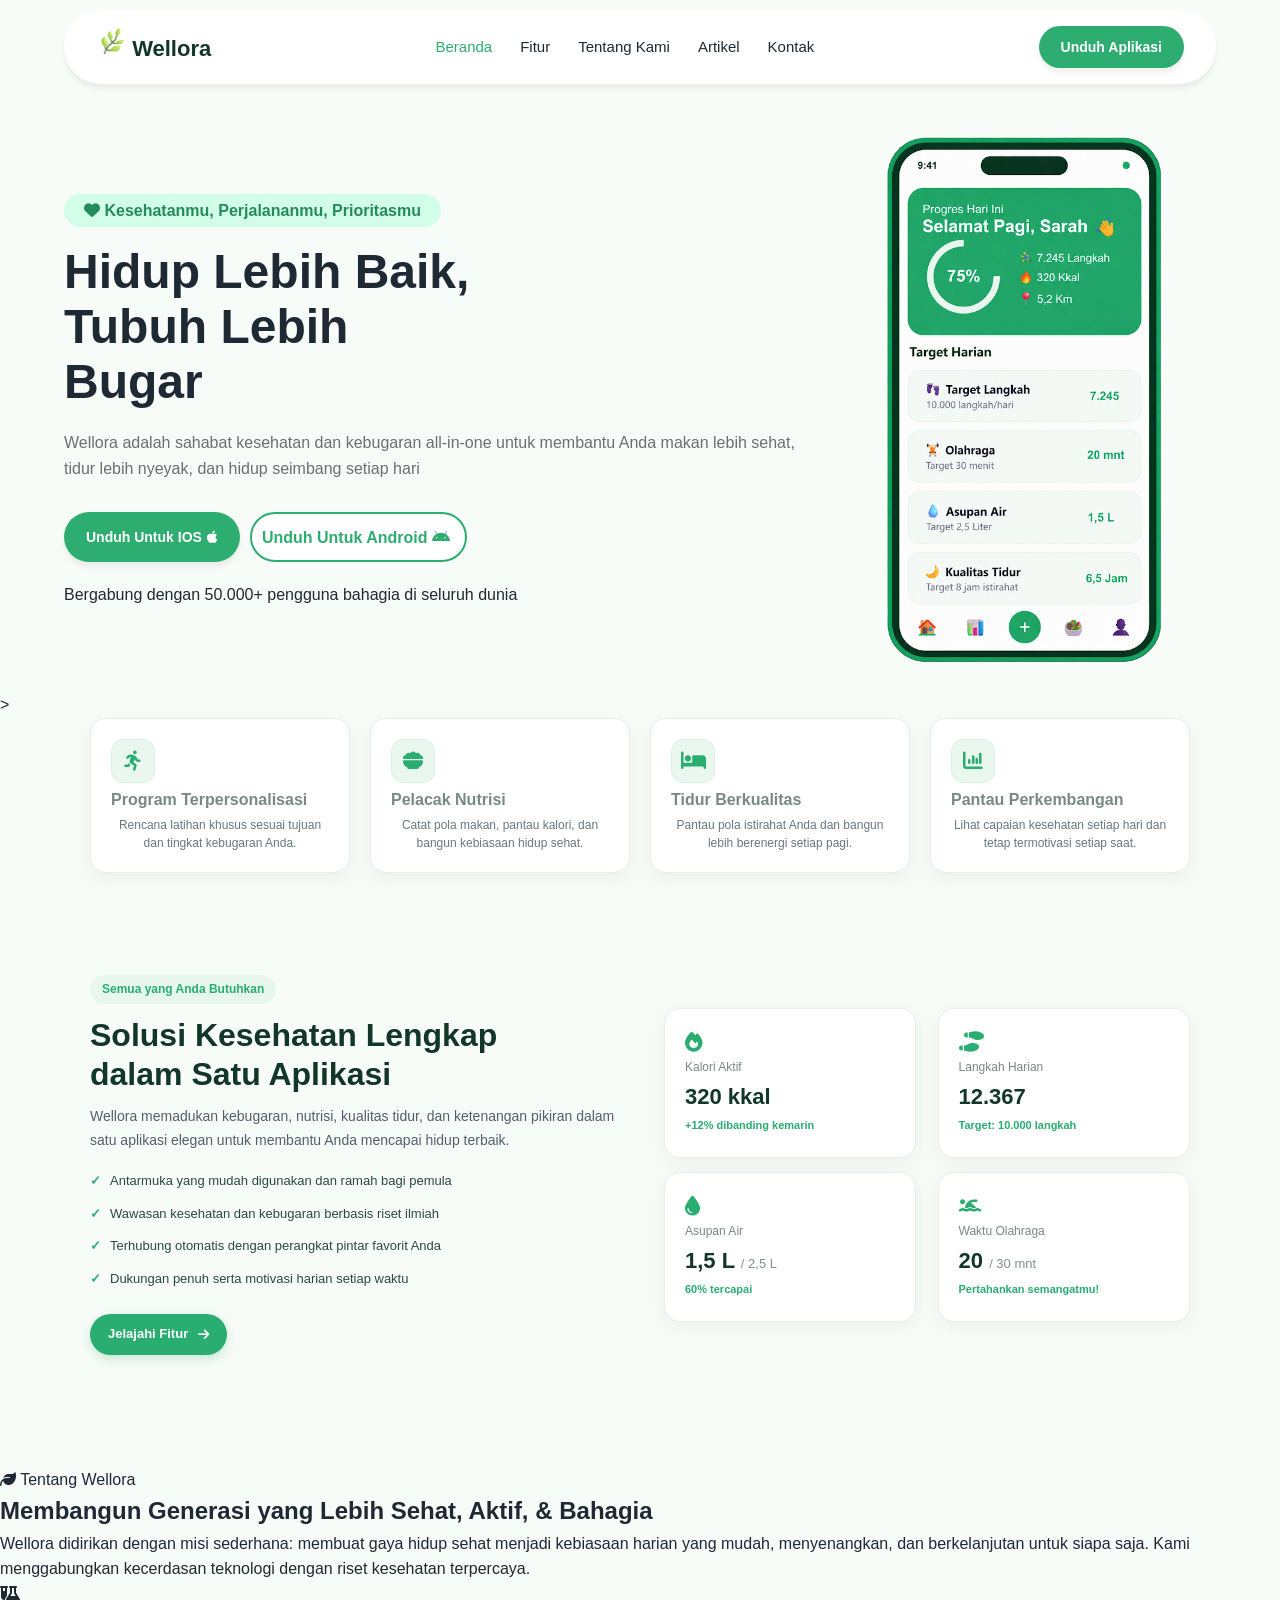
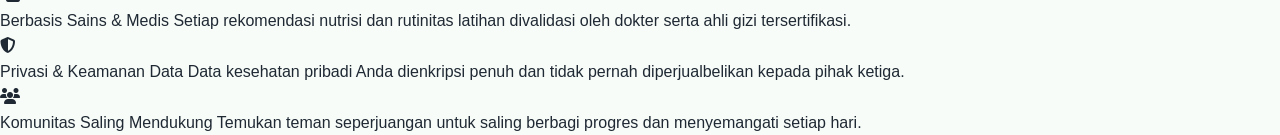
==== index.html @ a6efc84d "new update" ====
<!DOCTYPE html>
<html lang="en">


<head>
    <meta charset="UTF-8">
    <meta name="viewport" content="width=device-width, initial-scale=1.0">
    <title>Wellora</title>
    <link rel="stylesheet" href="style.css">
    <link rel="stylesheet" href="https://cdnjs.cloudflare.com/ajax/libs/font-awesome/6.7.2/css/all.min.css" />
</head>


<body>
    <header>
        <!-- logo  -->
        <a href="#" class="nav-logo">
            <span class="nav-logo-icon">
                <img src="aset/photos/logo-wellora.png" alt="icon wellora" width="30" height="30">
            </span>
            Wellora
        </a>


        <!-- menu -->
        <nav class="nav-menu">
            <a href="#" class="nav-item active"> Beranda </a>
            <a href="#" class="nav-item"> Fitur </a>
            <a href="#" class="nav-item"> Tentang Kami </a>
            <a href="#" class="nav-item"> Artikel </a>
            <a href="#" class="nav-item"> Kontak </a>
        </nav>




        <!-- tombol -->
         <div class="nav-button">
            <a href="#" class="btn-unduh"> Unduh Aplikasi </a>
         </div>


    </header>

    <section class="hero">
        <div class="text-hero">
           
            <span class="badge-hero">
                <i class="fa-solid fa-heart"></i>
                Kesehatanmu, Perjalananmu, Prioritasmu
            </span>

            <h1 class="judul-hero">
                Hidup Lebih Baik,<br> Tubuh Lebih<br> Bugar
            </h1>

            <p class="deskripsi-hero">
                Wellora adalah sahabat kesehatan dan kebugaran all-in-one untuk membantu Anda makan lebih sehat, tidur lebih nyeyak, dan hidup seimbang setiap hari
            </p>

            <div class="btn-hero">
                <a href="#" class="ios">
                    Unduh Untuk IOS
                    <i class="fa-brands fa-apple"></i>
                </a>
                <a href="#" class="android">
                    Unduh Untuk Android
                    <i class="fa-brands fa-android"></i>
                </a>
            </div>

            <div class="tagline">
                Bergabung dengan 50.000+ pengguna bahagia di seluruh dunia
            </div>
        </div>

        <div class="gambar-hero">
            <img src="aset/photos/mobile.png" alt="mobile app" class="gambar  nbn ">
        </div>
    </section>>

    <section class="fitur">
        <div class="card">
            <span class="card-icon">
                <i class="fa-solid fa-person-running" aria-hidden="true"></i>
            </span>

            <h2>
                Program Terpersonalisasi
            </h2>
            
            <p>
                Rencana latihan khusus sesuai tujuan dan tingkat kebugaran Anda.
            </p>
        </div>

        <div class="card">
            <span class="card-icon">
                <i class="fa-solid fa-bowl-food" aria-hidden="true"></i>
            </span>

            <h2>
                Pelacak Nutrisi
            </h2>

            <p>
                Catat pola makan, pantau kalori, dan bangun kebiasaan hidup sehat.
            </p>
        </div>

        <div class="card">
            <span class="card-icon">
                <i class="fa-solid fa-bed" aria-hidden="true"></i>
            </span>

            <h2>
                Tidur Berkualitas
            </h2>

            <p>
                Pantau pola istirahat Anda dan bangun lebih berenergi setiap pagi.
            </p>
        </div>

        <div class="card">
            <span class="card-icon">
                <i class="fa-solid fa-chart-column" aria-hidden="true"></i>
            </span>

            <h2>
                Pantau Perkembangan
            </h2>
            <p>
                Lihat capaian kesehatan setiap hari dan tetap termotivasi setiap saat.
            </p>
        </div>
    </section>

    <section class="solusi">
        <div class="solusi-copy">
            <span class="solusi-badge">Semua yang Anda Butuhkan</span>
            <h2>Solusi Kesehatan Lengkap dalam Satu Aplikasi</h2>
            <p class="solusi-desc">Wellora memadukan kebugaran, nutrisi, kualitas tidur, dan ketenangan pikiran dalam satu aplikasi elegan untuk membantu Anda mencapai hidup terbaik.</p>
            <ul class="solusi-list">
                <li>Antarmuka yang mudah digunakan dan ramah bagi pemula</li>
                <li>Wawasan kesehatan dan kebugaran berbasis riset ilmiah</li>
                <li>Terhubung otomatis dengan perangkat pintar favorit Anda</li>
                <li>Dukungan penuh serta motivasi harian setiap waktu</li>
            </ul>
            <a href="#" class="solusi-button">Jelajahi Fitur <i class="fa-solid fa-arrow-right" aria-hidden="true"></i></a>
        </div>
        <div class="grid">
            <article class="card">
                <i class="fa-solid fa-fire"></i>
                <span class="stat-label">Kalori Aktif</span>
                <strong>320 kkal</strong>
                <span class="stat-note">+12% dibanding kemarin</span>
            </article>
            <article class="card">
                <i class="fa-solid fa-shoe-prints stat-icon" aria-hidden="true"></i>
                <span class="stat-label">Langkah Harian</span>
                <strong>12.367</strong>
                <span class="stat-note">Target: 10.000 langkah</span>
            </article>
            <article class="card">
                <i class="fa-solid fa-droplet stat-icon" aria-hidden="true"></i>
                <span class="stat-label">Asupan Air</span>
                <strong>1,5 L <small>/ 2,5 L</small></strong>
                <span class="stat-note">60% tercapai</span>
            </article>
            <article class="card">
                <i class="fa-solid fa-person-swimming stat-icon" aria-hidden="true"></i>
                <span class="stat-label">Waktu Olahraga</span>
                <strong>20 <small>/ 30 mnt</small></strong>
                <span class="stat-note">Pertahankan semangatmu!</span>
            </article>
        </div>
    </section>

    <!-- tentang kami -->
<section class="tentang">
    <div class="about-kiri">
        <span class="about-badge">
            <i class="fa-solid fa-leaf"></i> Tentang Wellora
        </span>
        <h2>Membangun Generasi yang Lebih Sehat, Aktif, & Bahagia</h2>
        <p class="about-desc">
            Wellora didirikan dengan misi sederhana: membuat gaya hidup sehat menjadi kebiasaan harian yang mudah, menyenangkan, dan berkelanjutan untuk siapa saja. Kami menggabungkan kecerdasan teknologi dengan riset kesehatan terpercaya.
        </p>
        <div class="about-values">
            <!-- Value 1 -->
            <div class="value-item">
                <div class="value-icon">
                    <i class="fa-solid fa-flask-vial"></i>
                </div>
                <div class="value-text">
                    Berbasis Sains & Medis
                    Setiap rekomendasi nutrisi dan rutinitas latihan divalidasi oleh dokter serta ahli gizi tersertifikasi.

                </div>
            </div>
            <!-- Value 2 -->
            <div class="value-item">
                <div class="value-icon">
                    <i class="fa-solid fa-shield-halved"></i>
                </div>
                <div class="value-text">
                    Privasi & Keamanan Data
                    Data kesehatan pribadi Anda dienkripsi penuh dan tidak pernah diperjualbelikan kepada pihak ketiga.
                </div>
            </div>
            <!-- Value 3 -->
            <div class="value-item">
                <div class="value-icon">
                    <i class="fa-solid fa-users"></i>
                </div>
                <div class="value-text">
                    Komunitas Saling Mendukung
                    Temukan teman seperjuangan untuk saling berbagi progres dan menyemangati setiap hari.
                </div>
            </div>
            
        </div>
    </div>
    <div class="about-kanan">

    </div>
</section>

</body>

</html>
---- style.css ----
/* reset all */
*{
    box-sizing: border-box;
    margin: 0;
    padding: 0;
}


body{
    font-family: 'Segoe UI', Tahoma, Geneva, Verdana, sans-serif;
    background-color: #F8FCF9;
    color: #1F2933;
    line-height: 1.6; /*jarak antar baris*/
}


/* header dan navbar */
header{
    width: 90%;
    max-width: 1300px;
    background-color: white;
    border-radius: 40px;
    box-shadow: 0 5px 5px rgba(1, 1, 1, 0.06);
    margin: 10px auto 30px auto;
    padding: 16px 32px;
    display: flex;
    justify-content: space-between;
}


.nav-logo{
    font-size: 22px;
    font-weight: 800;
    color: #12372A;
    text-decoration: none;
}


.nav-menu{
    display: flex;
    align-items: center;
    gap: 28px;
}


.nav-item{
    color: #1F2933;
    text-decoration: none;
    font-weight: 500;
    font-size: 15px;
}

.nav-item:hover, .nav-item.active{
    color: #2EAD70;
    transition: color 0.3s ease;
}

.btn-unduh{
    background-color: #2EAD70;
    padding: 10px 22px;
    border-radius: 25px;
    color: white;
    text-decoration: none;
    font-weight: 700;
    font-size: 14px;
    display: flex;
    align-items: center;
    box-shadow: 0 5px 5px rgba(1, 1, 1, 0.06);
}

.btn-unduh:hover{
    background-color: #268b5a;
    transition: background-color 0.3s ease;
    transform: translateY(-2px);
    transition: transform 0.3s ease;
}

/* hero section */

.hero{
    width: 90%;
    max-width: 1300px;
    margin: 0 auto;
    display: flex;
    justify-content: space-between;
    align-items: center;
    gap: 40px;
}

.gambar{
    width: 90%;
    max-width: 500px;
    height: auto;
}
.badge-hero{
    background-color: #d2fde8;
    color: #268b5a;
    padding: 8px 20px;
    border-radius: 20px;
    font-weight: 800;
}
.judul-hero{
    font-size: 48px;
    color: #1F2933;
    font-weight: 800;
    line-height: 1.15;
    margin-top: 20px;
    margin-bottom: 20px;
}
.deskripsi-hero{
    font-size: 16px;
    color: #6e6e6e;
    line-height: 1.65;
    margin-bottom: 30px;
}

.btn-hero{
    display: flex;
    gap: 10px;
}

.ios{
    background-color: #2EAD70;
    padding: 10px 22px;
    border-radius: 25px;
    color: white;
    text-decoration: none;
    font-weight: 700;
    font-size: 14px;
    display: flex;
    align-items: center;
    max-width: 180px;
    box-shadow: 0 5px 5px rgba(1, 1, 1, 0.06);

    .fa-brands.fa-apple{
        padding-left: 5px;
        align-items: center;
    }
}

.ios:hover{
    background-color: #268b5a;
    transition: background-color 0.3s ease;
    transform: translateY(-2px);
    transition: transform 0.3s ease;
}

.android{
    background-color: white;
    padding: 10px 10px;
    border-radius: 25px;
    color: #2EAD70;
    text-decoration: none;
    font-weight: 700;
    font: 14px;

    border-width: 2px;
    border-style: solid;
    border-color: #2EAD70;

    display: flex;
    align-items: center;
    max-width: 240px;

    .fa-brands.fa-android{
        padding: 5px;
        align-items: center;
    }
}

.android:hover{
    background-color: #c2c2c2;
    transition: background-color 0.3s ease;

    transform: translateY(-2px);
    transition: transform 0.3s ease;
}

.tagline{
    padding-top: 20px;
}

.fitur{
    display: flex;
    align-items: center;
    justify-content: center;
    flex-wrap: nowrap;
    gap: 20px;
    width: 90%;
    max-width: 1100px;
    margin: 0 auto 60px;
}

.card {
    display: flex;
  flex-direction: column;
  align-items: center;
  justify-content: center;
  width: 25%;
  min-height: 190px;
  padding: 20px 16px;
  background-color: #ffffff;
  border: 1px solid #e2e8f0;
  border-radius: 16px;
  box-shadow: 0 5px 18px rgba(18, 55, 42, 0.07);
  gap: 16px;
  color: #12372a;
  text-align: center;
  transition: transform 0.2s ease;
}

.card:hover{
    background-color: #ffffff;
    transform: translateY(-4px);
    box-shadow: 0 10px 24px rgba(18, 55, 42, 0.12);
}

.card h2 {
    font-size: 16px;
    line-height: 1.35;
}

.card p {
    color: #687780;
    font-size: 12px;
    line-height: 1.5;
}

.card-icon {
    display: grid;
    place-items: center;
    width: 44px;
    height: 44px;
    border: 1px solid #d9f2e3;
    border-radius: 12px;
    color: #2aad70;
    font-size: 20px;
    background-color: #eaf7ef;
}

.solusi {
    display: flex;
    justify-content: space-between;
    align-items: center;
    gap: 48px;
    width: 90%;
    max-width: 1100px;
    margin: 0 auto 70px;
    padding: 42px 0;
}

.solusi-copy {
    width: 48%;
}

.solusi-badge {
    display: inline-block;
    margin-bottom: 12px;
    padding: 5px 12px;
    border-radius: 20px;
    background: #e7f7ee;
    color: #2aad70;
    font-size: 12px;
    font-weight: 700;
}

.solusi-copy h2 {
    max-width: 480px;
    margin-bottom: 12px;
    color: #12372a;
    font-size: 32px;
    line-height: 1.2;
}

.solusi-desc {
    margin-bottom: 18px;
    color: #52606d;
    font-size: 14px;
    line-height: 1.7;
}

.solusi-list {
    display: flex;
    flex-direction: column;
    gap: 12px;
    margin-bottom: 24px;
    padding: 0;
    color: #294b3c;
    font-size: 13px;
    list-style: none;
}

.solusi-list li::before {
    content: "✓";
    margin-right: 9px;
    color: #2aad70;
    font-weight: 800;
}

.solusi-button {
    display: inline-flex;
    align-items: center;
    gap: 10px;
    padding: 10px 18px;
    border-radius: 24px;
    background: #2aad70;
    box-shadow: 0 4px 12px rgba(46, 173, 112, 0.25);
    color: #fff;
    font-size: 13px;
    font-weight: 700;
    text-decoration: none;
    transition: background-color 0.2s ease, transform 0.2s ease;
}

.solusi-button:hover {
    transform: translateY(-2px);
    background: #248c5a;
}

.grid {
    display: flex;
    flex-wrap: wrap;
    justify-content: space-between;
    gap: 14px;
    width: 48%;
}

.card {
    display: flex;
    min-height: 150px;
    flex-direction: column;
    align-items: flex-start;
    justify-content: center;
    gap: 6px;
    padding: 20px;
    border: 1px solid #e8efeb;
    border-radius: 16px;
    background: #fff;
    box-shadow: 0 5px 18px rgba(18, 55, 42, 0.06);
    width: 48%;
    color: #7a8982;
    font-size: 12px;
}

.card i {
    color: #2aad70;
    font-size: 20px;
}

.card strong {
    color: #12372a;
    font-size: 22px;
    line-height: 1.25;
}

.card strong small {
    color: #83918a;
    font-size: 13px;
    font-weight: 500;
}

.card strong + span {
    color: #2aad70;
    font-size: 11px;
    font-weight: 600;
}
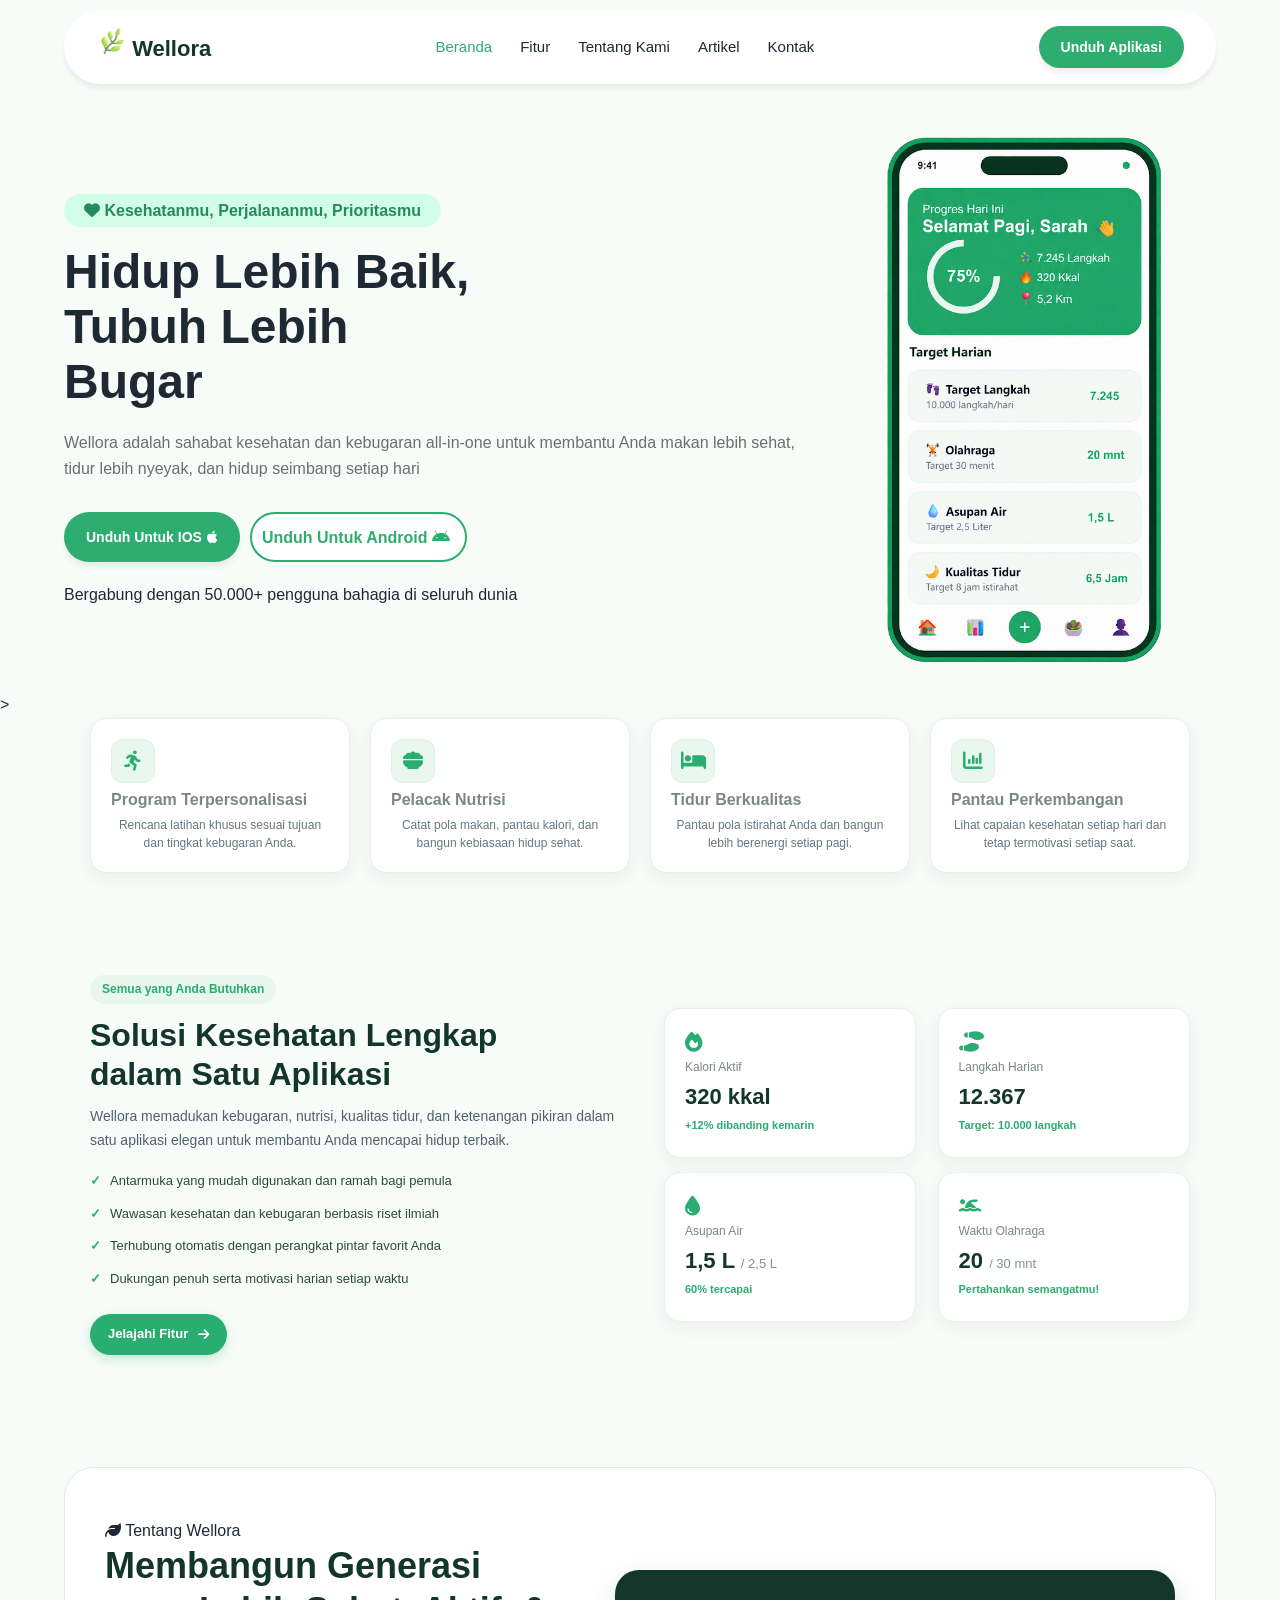
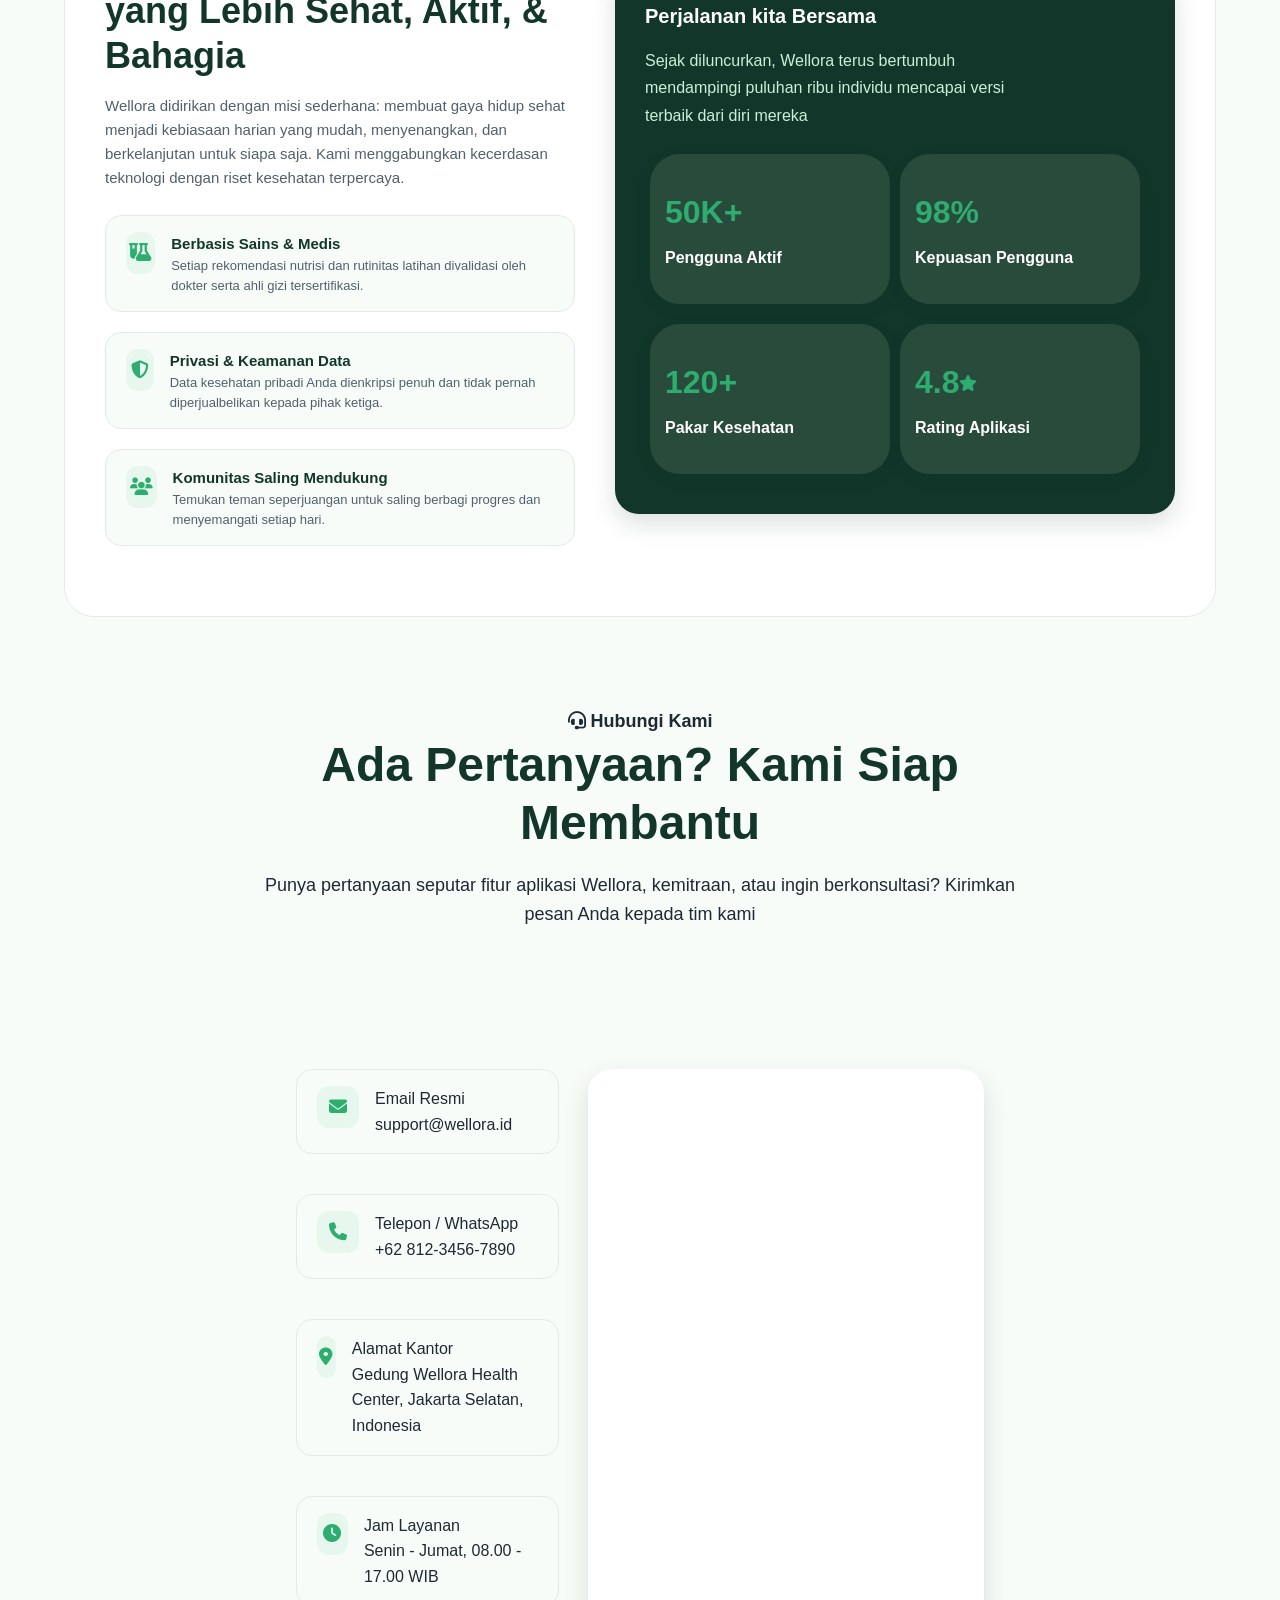
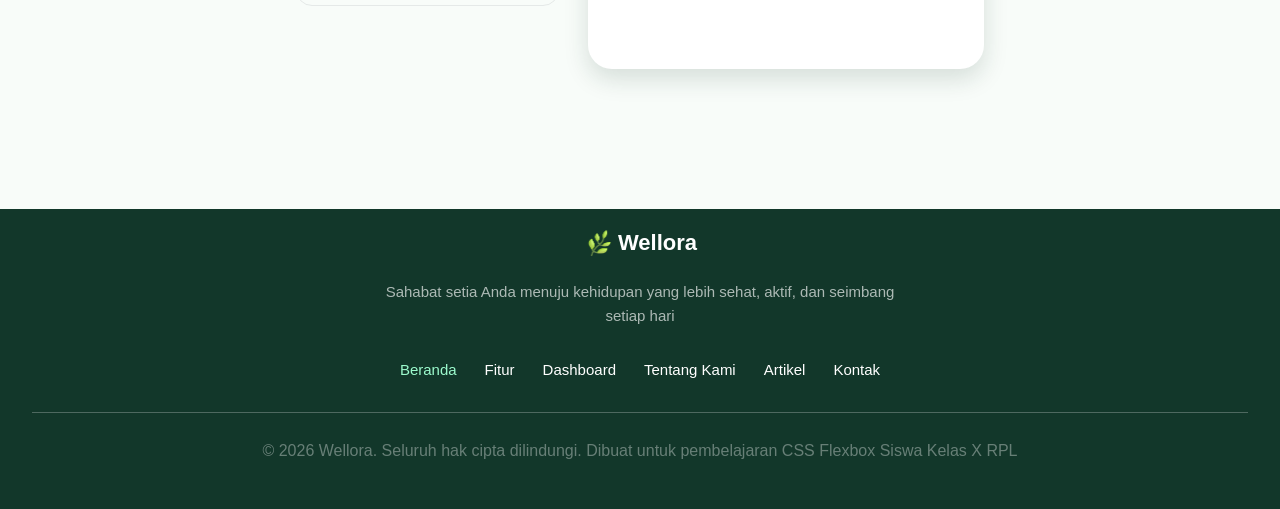
==== commit 36499858: "adding new sections" ====
--- a/index.html
+++ b/index.html
@@ -183,7 +183,7 @@
         <span class="about-badge">
             <i class="fa-solid fa-leaf"></i> Tentang Wellora
         </span>
-        <h2>Membangun Generasi yang Lebih Sehat, Aktif, & Bahagia</h2>
+        <h2 class="about-title">Membangun Generasi yang Lebih Sehat, Aktif, & Bahagia</h2>
         <p class="about-desc">
             Wellora didirikan dengan misi sederhana: membuat gaya hidup sehat menjadi kebiasaan harian yang mudah, menyenangkan, dan berkelanjutan untuk siapa saja. Kami menggabungkan kecerdasan teknologi dengan riset kesehatan terpercaya.
         </p>
@@ -194,8 +194,8 @@
                     <i class="fa-solid fa-flask-vial"></i>
                 </div>
                 <div class="value-text">
-                    Berbasis Sains & Medis
-                    Setiap rekomendasi nutrisi dan rutinitas latihan divalidasi oleh dokter serta ahli gizi tersertifikasi.
+                    <div class="value-title">Berbasis Sains & Medis</div>
+                    <div class="value-desc">Setiap rekomendasi nutrisi dan rutinitas latihan divalidasi oleh dokter serta ahli gizi tersertifikasi.</div>
 
                 </div>
             </div>
@@ -205,8 +205,8 @@
                     <i class="fa-solid fa-shield-halved"></i>
                 </div>
                 <div class="value-text">
-                    Privasi & Keamanan Data
-                    Data kesehatan pribadi Anda dienkripsi penuh dan tidak pernah diperjualbelikan kepada pihak ketiga.
+                    <div class="value-title">Privasi & Keamanan Data</div>
+                    <div class="value-desc">Data kesehatan pribadi Anda dienkripsi penuh dan tidak pernah diperjualbelikan kepada pihak ketiga.</div>
                 </div>
             </div>
             <!-- Value 3 -->
@@ -215,18 +215,131 @@
                     <i class="fa-solid fa-users"></i>
                 </div>
                 <div class="value-text">
-                    Komunitas Saling Mendukung
-                    Temukan teman seperjuangan untuk saling berbagi progres dan menyemangati setiap hari.
+                    <div class="value-title">Komunitas Saling Mendukung</div>
+                    <div class="value-desc">Temukan teman seperjuangan untuk saling berbagi progres dan menyemangati setiap hari.</div>
                 </div>
             </div>
             
         </div>
     </div>
     <div class="about-kanan">
-
+        <div class="box-aboutKanan">
+            <h2 class="title-aboutKanan"> Perjalanan kita Bersama</h2>
+            <p class="desc-aboutKanan">Sejak diluncurkan, Wellora terus bertumbuh<br> mendampingi puluhan ribu individu mencapai versi<br> terbaik dari diri mereka</p>
+            <div class="card-aboutKanan">
+                <div class="card-item">
+                    <h2 class="title-card-item">50K+</h2>
+                    <p class="desc-card-item">Pengguna Aktif</p>
+                </div>
+                <div class="card-item">
+                    <h2 class="title-card-item">98%</h2>
+                    <p class="desc-card-item">Kepuasan Pengguna</p>
+                </div>
+                <div class="card-item">
+                    <h2 class="title-card-item">120+</h2>
+                    <p class="desc-card-item">Pakar Kesehatan</p>
+                </div>
+                <div class="card-item">
+                    <h2 class="title-card-item">4.8<i class="fa-solid fa-star"></i></h2>
+                    <p class="desc-card-item">Rating Aplikasi</p>
+                </div>
+            </div>
+        </div>
     </div>
 </section>
 
+<section class="hubungi-kami">
+    <div class="hubungiHeader">
+        <span class="hubungi-badge">
+            <i class="fa-solid fa-headset"></i> Hubungi Kami
+        </span>
+        <h1 class="hubungi-title">
+            Ada Pertanyaan? Kami Siap<br> Membantu
+        </h1>
+        <p class="hubungi-desc">Punya pertanyaan seputar fitur aplikasi Wellora, kemitraan, atau ingin berkonsultasi? Kirimkan<br> pesan Anda kepada tim kami</p>
+    </div>
+    <div class="hubungi-info">
+        <div class="box-info">
+            <div class="value-box-info">
+                <div class="box-info-icon">
+                    <i class="fa-solid fa-envelope"></i>
+                </div>
+                <div class="box-text">
+                    <div class="box-info-title">
+                        Email Resmi
+                    </div>
+                    <div class="box-info-desc">
+                        support@wellora.id
+                    </div>
+                </div>
+            </div>
+            <div class="value-box-info">
+                <div class="box-info-icon">
+                    <i class="fa-solid fa-phone"></i>
+                </div>
+                <div class="box-text">
+                    <div class="box-info-title">
+                        Telepon / WhatsApp
+                    </div>
+                    <div class="box-info-desc">
+                        +62 812-3456-7890
+                    </div>
+                </div>
+            </div>
+            <div class="value-box-info">
+                <div class="box-info-icon">
+                    <i class="fa-solid fa-location-dot"></i>
+                </div>
+                <div class="box-text">
+                    <div class="box-info-title">
+                        Alamat Kantor
+                    </div>
+                    <div class="box-info-desc">
+                        Gedung Wellora Health Center, Jakarta Selatan, Indonesia
+                    </div>
+                </div>
+            </div>
+            <div class="value-box-info">
+                <div class="box-info-icon">
+                    <i class="fa-solid fa-clock"></i>
+                </div>
+                <div class="box-text">
+                    <div class="box-info-title">
+                        Jam Layanan
+                    </div>
+                    <div class="box-info-desc">
+                        Senin - Jumat, 08.00 - 17.00 WIB
+                    </div>
+                </div>
+            </div>
+
+        </div>
+        <div class="formulir-box">
+        </div>
+    </div>
+
+
+</section>
+
+<footer>
+    <span class="footer-header">
+        <img class="image-footer" src="aset/photos/logo-wellora.png" alt="icon wellora" width="30" height="30"> <div class="text-footer">Wellora</div>
+    </span>
+    <div class="footer-text">
+        Sahabat setia Anda menuju kehidupan yang lebih sehat, aktif, dan seimbang<br> setiap hari
+    </div>
+    <nav class="nav-menu-footer">
+        <a href="#" class="nav-item-footer active"> Beranda </a>
+        <a href="#" class="nav-item-footer"> Fitur </a>
+        <a href="#" class="nav-item-footer"> Dashboard </a>
+        <a href="#" class="nav-item-footer"> Tentang Kami </a>
+        <a href="#" class="nav-item-footer"> Artikel </a>
+        <a href="#" class="nav-item-footer"> Kontak </a>
+    </nav>
+    <hr class="customhr" size="0.5">
+    <p class="copyright-footer">&copy; 2026 Wellora. Seluruh hak cipta dilindungi. Dibuat untuk pembelajaran CSS Flexbox Siswa Kelas X RPL</p>
+</footer>
+
 </body>
 
 </html>
--- a/style.css
+++ b/style.css
@@ -77,7 +77,7 @@
 
 /* hero section */
 
-.hero{
+.hero, .tentang{
     width: 90%;
     max-width: 1300px;
     margin: 0 auto;
@@ -365,3 +365,285 @@
     font-weight: 600;
 }
 
+.tentang {
+    background-color: white;
+    border-radius: 30px;
+    box-shadow: 0 10px 30px rgba(18, 55, 42, 0.004);
+    border: 1px solid #E5E9E8;
+    padding: 50px 40px;
+}
+
+.about-kiri{
+
+}
+
+.about-values{
+
+}
+
+.about-title{
+    font-size: 36px;
+    color: #12372A;
+    font-weight: 800;
+    line-height: 1.25;
+    margin-bottom: 16px;
+}
+
+.about-desc{
+    font-size: 15px;
+    color: #52606D;
+    line-height: 1.6;
+    margin-bottom: 25px;
+}
+
+.value-item{
+    display: flex;
+    margin-bottom: 20px;
+    gap: 16px;
+    background-color: #f8fcf9;
+    padding: 16px 20px;
+    border-radius: 16px;
+    border: 1px solid #E5E9E8;
+}
+    .value-icon{
+        font-size: 18px;
+        border-radius: 12px;
+        background-color: #E7F7EE;
+        color: #2EAD70;
+        width: 42px;
+        height: 42px;
+        display: flex;
+        align-items: center;
+        justify-content: center;
+    }
+
+    .value-title{
+        font-weight: 700;
+        font-size: 15px;
+        color: #12372A;
+    }
+    .value-desc{
+        font-size: 13px;
+        color: #52606D;
+        line-height: 1.5;
+    }
+    .box-aboutKanan{
+        background-color: #12372A;
+        width: 560px;
+        color: white;
+        padding: 30px;
+        border-radius: 24px;
+        box-shadow: 0 10px 25px rgba(18, 55, 42, 0.15);
+    }
+
+    .title-aboutKanan{
+        font-size: 20px;
+        font-weight: 800;
+        color: white;
+    }
+
+    .desc-aboutKanan{
+        font-size: 16px;
+        line-height: 1.7;
+        color: #CBEFD8;
+        margin: 15px 0;
+    }
+
+.card-aboutKanan{
+    display: flex;
+    flex-wrap: wrap;
+}
+.card-item{
+    display: flex;
+    flex-wrap: wrap;
+    min-height: 150px;
+    justify-content: space-between;
+    background-color: #294b3c;
+    flex-direction: column;
+    align-items: flex-start;
+    border-radius: 30px;
+    margin: 10px 5px;
+    justify-content: center;
+    gap: 6px;
+    padding: 15px;
+    box-shadow: 0 5px 18px rgba(18, 55, 42, 0.06);
+    width: 48%;
+    color: #7a8982;
+    font-size: 12px;
+}
+
+.title-card-item{
+    color: #2EAD70;
+    font-size: 32px;
+    font-weight: 700;
+    display: flex;
+    flex-direction: row;
+    align-items: center;
+}
+
+.fa-solid.fa-star{
+    font-size: 16px;
+}
+
+.desc-card-item{
+    color: white;
+    font-weight: 600;
+    font-size: 16px;
+    flex-direction: row;
+}
+
+/* Hubungi Kami */
+
+.hubungiHeader{
+    text-align: center;
+    margin-top: 90px;
+}
+    .hubungi-badge{
+        font-size: 18px;
+        font-weight: 600;
+    }
+    .hubungi-title{
+        font-size: 48px;
+        font-weight: 900;
+        line-height: 1.2;
+        color: #12372A;
+    }
+    .hubungi-desc{
+        font-size: 18px;
+        font-weight: 500;
+        margin-top: 20px;
+    }
+        /* Kotak Hubungi Kami */
+        
+        .hubungi-info{
+            width: 60%;
+            display: flex;
+            flex-direction: row;
+            margin: auto;
+            padding: 50px 40px;
+            margin-top: 90px;
+            margin-bottom: 90px;
+        }
+
+            /* Informasi Hubungi Kami */
+            
+            .box-info{
+                display: flex;
+                flex-direction: column;
+            }
+
+            .value-box-info{
+                display: flex;
+                margin-bottom: 20px;
+                gap: 16px;
+                background-color: #f8fcf9;
+                padding: 16px 20px;
+                border-radius: 16px;
+                border: 1px solid #E5E9E8;
+                margin-bottom: 40px;
+                margin-right: 40px;
+                width: 90%;
+            }
+
+                .box-info-icon{
+                    font-size: 18px;
+                    border-radius: 12px;
+                    background-color: #E7F7EE;
+                    color: #2EAD70;
+                    width: 42px;
+                    height: 42px;
+                    gap: 16px;
+                    display: flex;
+                    flex-direction: row;
+                    align-items: center;
+                    justify-content: center;
+                }
+            
+        
+            
+        .formulir-box{
+            background-color: white;
+            display: flex;
+            flex-direction: column;
+            width: 700px;
+            height: 600px;
+            color: white;
+            padding: 30px;
+            border-radius: 24px;
+            box-shadow: 0 10px 25px rgba(18, 55, 42, 0.15);
+        }
+
+footer{
+    width: 100%;
+    height: 300px;
+    background-color: #12372A;
+    padding: 16px 32px;
+    color: white;
+    text-align: center;
+    align-items: center;
+    justify-content: center;
+}
+
+    .footer-header{
+        font-size: 22px;
+        font-weight: 800;
+        color: white;
+        text-decoration: none;
+        display: flex;
+        align-items: center;
+        justify-content: center;
+    }
+
+    .footer-text{
+        font-size: 15px;
+        font-weight: 400;
+        color: rgba(255, 255, 255, 0.65);
+        margin-top: 20px;
+    }
+
+    .text-footer{
+        padding-left: 5px;
+    }
+
+
+    .nav-menu-footer{
+        display: flex;
+        align-items: center;
+        justify-content: center;
+        margin: 30px 0;
+        gap: 28px;
+    }
+
+
+    .nav-item-footer{
+        color: white;
+        text-decoration: none;
+        font-weight: 500;
+        font-size: 15px;
+    }
+
+    .nav-item-footer:hover, .nav-item-footer.active{
+        color: #9cfacd;
+        transition: color 0.3s ease;
+    }
+
+    .copyright-footer{
+        color: rgba(255, 255, 255, 0.36);
+    }
+
+    .customhr{
+        height: 1px;
+        background-color:rgba(255, 255, 255, 0.25);
+        border: none;
+        margin: 25px 0;
+    }
+
+
+
+
+
+
+
+
+
+        
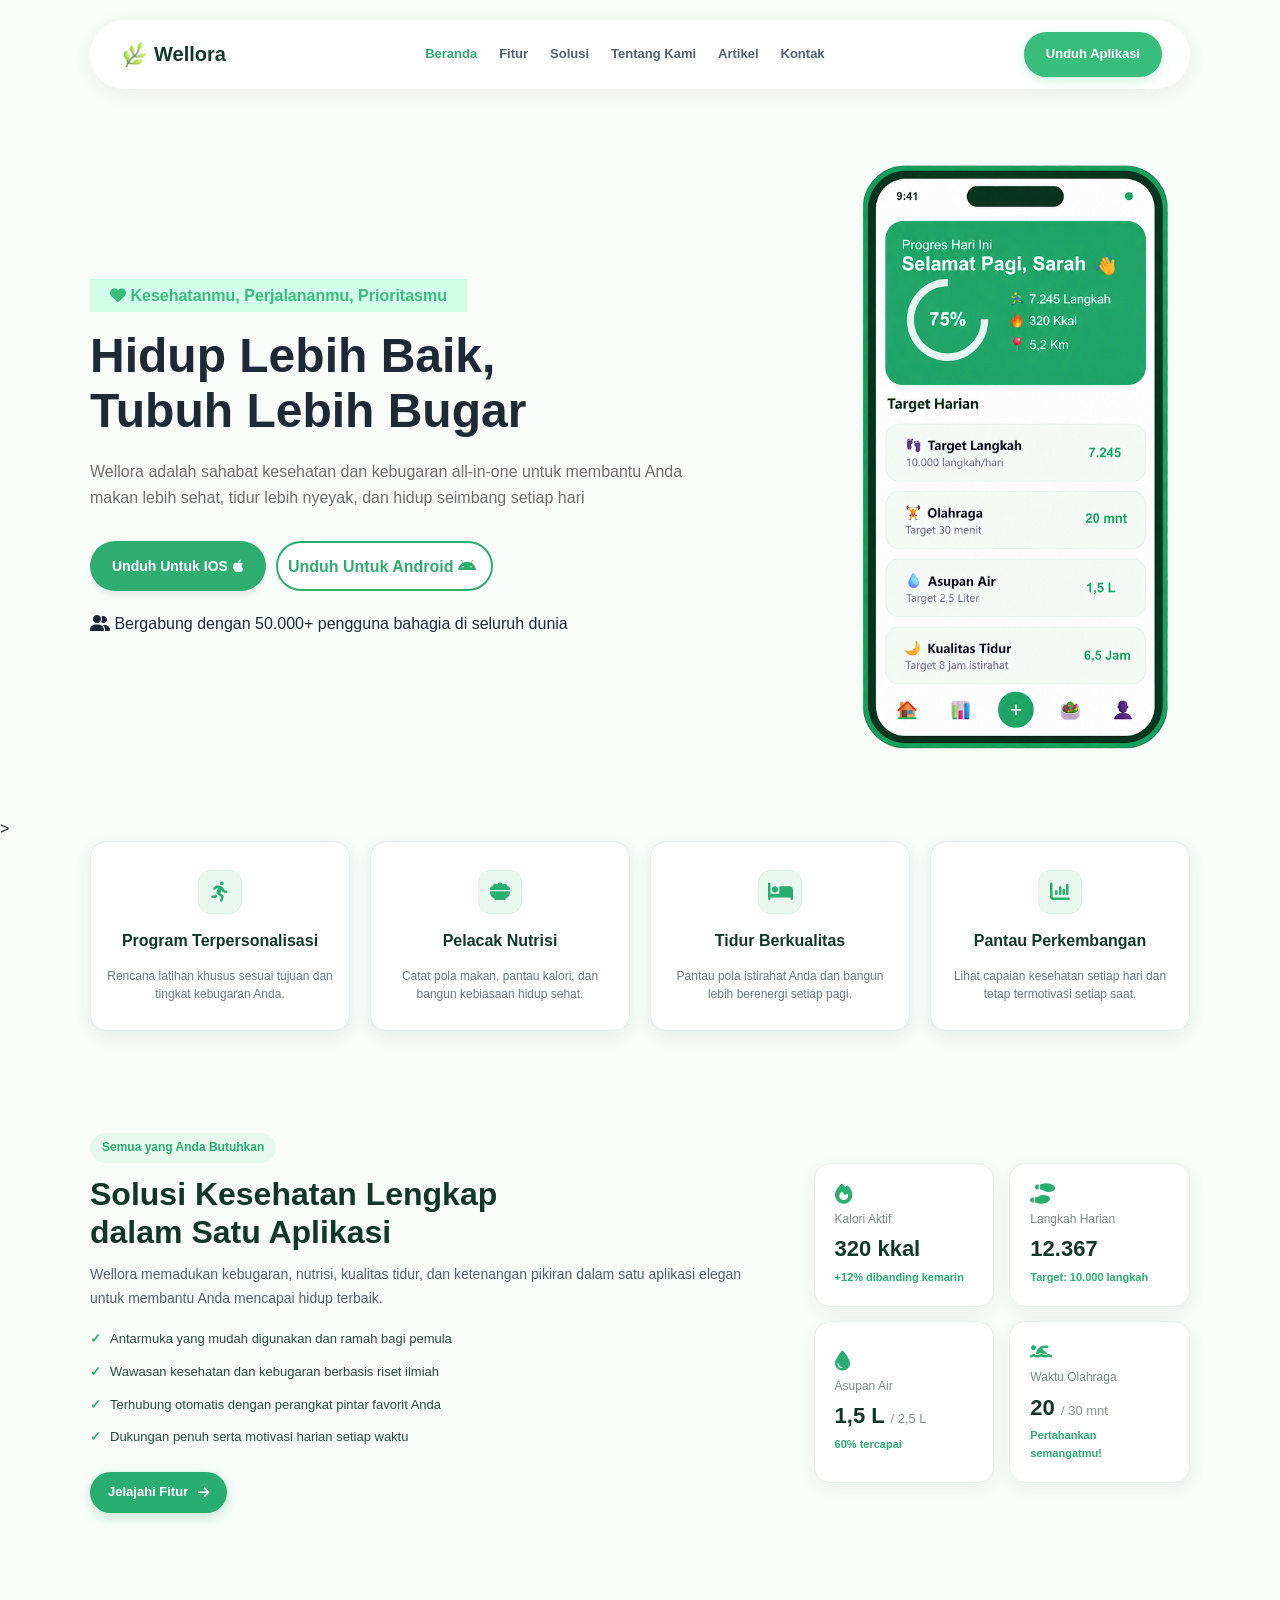
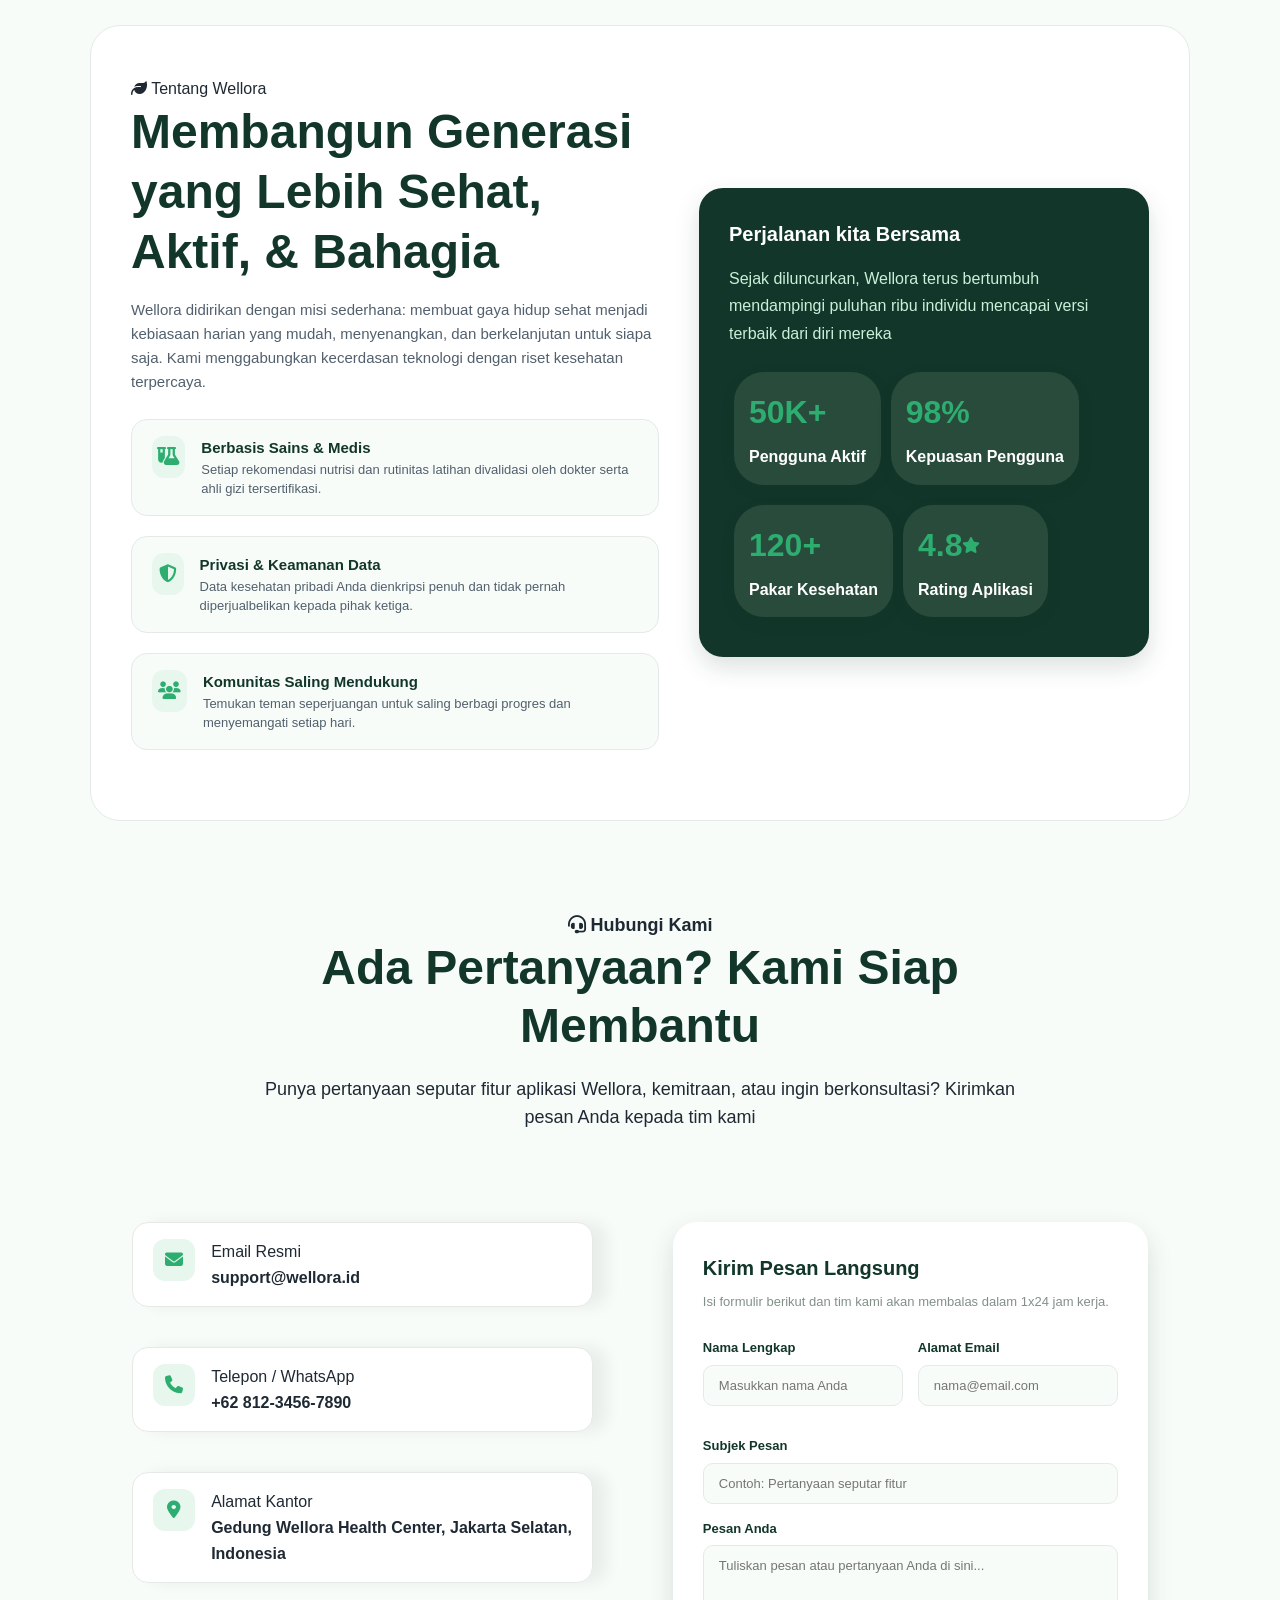
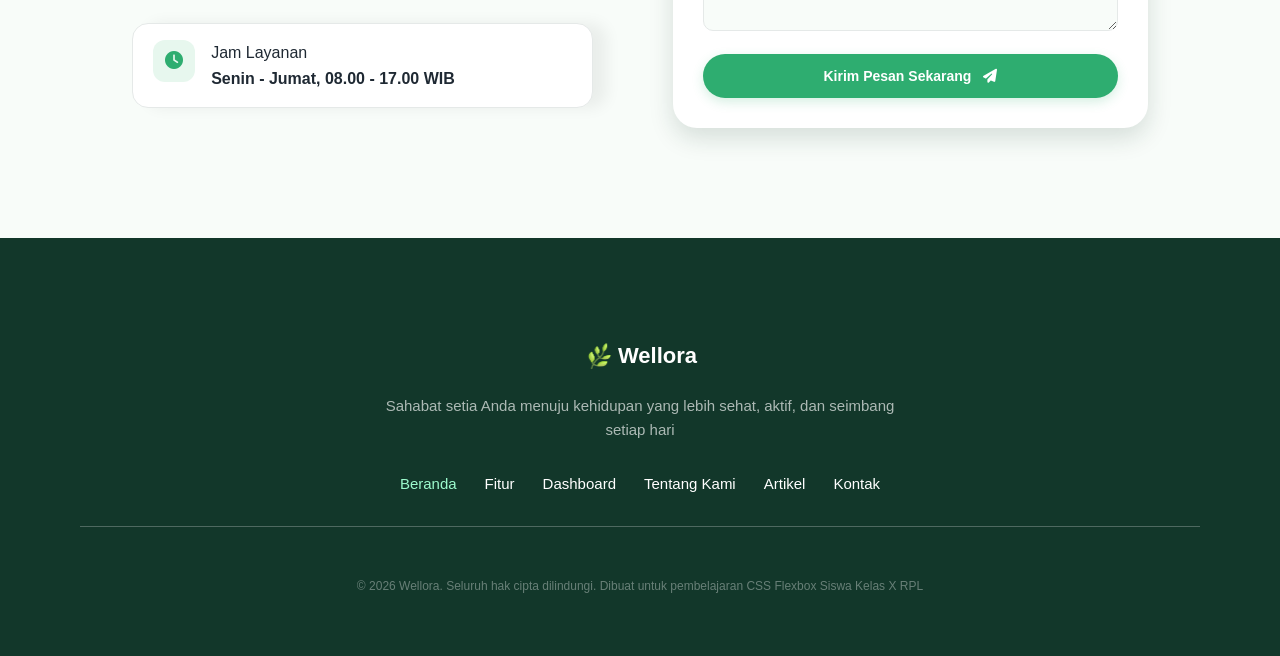
==== commit 981fb292: "adding new features" ====
--- a/index.html
+++ b/index.html
@@ -1,7 +1,5 @@
 <!DOCTYPE html>
 <html lang="en">
-
-
 <head>
     <meta charset="UTF-8">
     <meta name="viewport" content="width=device-width, initial-scale=1.0">
@@ -9,77 +7,74 @@
     <link rel="stylesheet" href="style.css">
     <link rel="stylesheet" href="https://cdnjs.cloudflare.com/ajax/libs/font-awesome/6.7.2/css/all.min.css" />
 </head>
-
-
 <body>
-    <header>
-        <!-- logo  -->
-        <a href="#" class="nav-logo">
-            <span class="nav-logo-icon">
-                <img src="aset/photos/logo-wellora.png" alt="icon wellora" width="30" height="30">
-            </span>
-            Wellora
-        </a>
-
-
-        <!-- menu -->
-        <nav class="nav-menu">
-            <a href="#" class="nav-item active"> Beranda </a>
-            <a href="#" class="nav-item"> Fitur </a>
-            <a href="#" class="nav-item"> Tentang Kami </a>
-            <a href="#" class="nav-item"> Artikel </a>
-            <a href="#" class="nav-item"> Kontak </a>
-        </nav>
-
-
-
-
-        <!-- tombol -->
-         <div class="nav-button">
-            <a href="#" class="btn-unduh"> Unduh Aplikasi </a>
-         </div>
-
-
-    </header>
-
-    <section class="hero">
-        <div class="text-hero">
-           
-            <span class="badge-hero">
-                <i class="fa-solid fa-heart"></i>
-                Kesehatanmu, Perjalananmu, Prioritasmu
-            </span>
-
-            <h1 class="judul-hero">
-                Hidup Lebih Baik,<br> Tubuh Lebih<br> Bugar
-            </h1>
-
-            <p class="deskripsi-hero">
-                Wellora adalah sahabat kesehatan dan kebugaran all-in-one untuk membantu Anda makan lebih sehat, tidur lebih nyeyak, dan hidup seimbang setiap hari
-            </p>
-
-            <div class="btn-hero">
-                <a href="#" class="ios">
-                    Unduh Untuk IOS
-                    <i class="fa-brands fa-apple"></i>
+
+<!-- ------------------------- HEADER/NAVIGATION ------------------------- -->
+
+<header>
+        <!-- Logo  -->
+    <a href="#" class="nav-logo">
+        <span class="nav-logo-icon">
+            <img src="aset/photos/logo-wellora.png" alt="icon wellora" width="30" height="30">
+        </span>
+        Wellora
+    </a>
+    <!-- Menu -->
+    <nav class="nav-menu">
+        <a href="#hero-section" class="nav-item active"> Beranda </a>
+        <a href="#feature-section" class="nav-item"> Fitur </a>
+        <a href="#solution-section" class="nav-item"> Solusi </a>
+        <a href="#about-section" class="nav-item"> Tentang Kami </a>
+        <a href="#article-section" class="nav-item"> Artikel </a>
+        <a href="#contact-us" class="nav-item"> Kontak </a>
+    </nav>
+    <!-- Tombol -->
+    <div class="nav-button">
+        <a href="#" class="btn-unduh"> Unduh Aplikasi </a>
+    </div>
+</header>
+
+<!-- ------------------------- HERO SECTION ------------------------- -->
+
+<section class="hero-section" id="hero-section">
+    <div class="text-hero">
+        <span class="badge-hero">
+            <i class="fa-solid fa-heart"></i>
+            Kesehatanmu, Perjalananmu, Prioritasmu
+        </span>
+
+        <h1 class="judul-hero">
+            Hidup Lebih Baik,<br> Tubuh Lebih Bugar
+        </h1>
+
+        <p class="deskripsi-hero">
+            Wellora adalah sahabat kesehatan dan kebugaran all-in-one untuk membantu Anda makan lebih sehat, tidur lebih nyeyak, dan hidup seimbang setiap hari
+        </p>
+
+        <div class="btn-hero">
+            <a href="#" class="ios">
+                Unduh Untuk IOS
+                <i class="fa-brands fa-apple"></i>
                 </a>
-                <a href="#" class="android">
-                    Unduh Untuk Android
-                    <i class="fa-brands fa-android"></i>
-                </a>
-            </div>
-
-            <div class="tagline">
-                Bergabung dengan 50.000+ pengguna bahagia di seluruh dunia
-            </div>
-        </div>
+            <a href="#" class="android">
+                Unduh Untuk Android
+                <i class="fa-brands fa-android"></i>
+            </a>
+        </div>
+
+        <div class="tagline">
+           <i class="fa-solid fa-user-group"></i> Bergabung dengan 50.000+ pengguna bahagia di seluruh dunia
+        </div>
+    </div>
 
         <div class="gambar-hero">
             <img src="aset/photos/mobile.png" alt="mobile app" class="gambar  nbn ">
         </div>
-    </section>>
-
-    <section class="fitur">
+</section>>
+
+<!-- ------------------------- FEATURE SECTION ------------------------- -->
+
+<section class="feature-section" id="feature-section">
         <div class="card">
             <span class="card-icon">
                 <i class="fa-solid fa-person-running" aria-hidden="true"></i>
@@ -134,14 +129,16 @@
                 Lihat capaian kesehatan setiap hari dan tetap termotivasi setiap saat.
             </p>
         </div>
-    </section>
-
-    <section class="solusi">
-        <div class="solusi-copy">
+</section>
+
+<!-- ------------------------- SOLUTION SECTION ------------------------- -->
+
+<section class="solution-section" id="solution-section">
+        <div class="solution-left">
             <span class="solusi-badge">Semua yang Anda Butuhkan</span>
             <h2>Solusi Kesehatan Lengkap dalam Satu Aplikasi</h2>
             <p class="solusi-desc">Wellora memadukan kebugaran, nutrisi, kualitas tidur, dan ketenangan pikiran dalam satu aplikasi elegan untuk membantu Anda mencapai hidup terbaik.</p>
-            <ul class="solusi-list">
+            <ul class="solution-list">
                 <li>Antarmuka yang mudah digunakan dan ramah bagi pemula</li>
                 <li>Wawasan kesehatan dan kebugaran berbasis riset ilmiah</li>
                 <li>Terhubung otomatis dengan perangkat pintar favorit Anda</li>
@@ -150,35 +147,36 @@
             <a href="#" class="solusi-button">Jelajahi Fitur <i class="fa-solid fa-arrow-right" aria-hidden="true"></i></a>
         </div>
         <div class="grid">
-            <article class="card">
+            <article class="solution-card">
                 <i class="fa-solid fa-fire"></i>
                 <span class="stat-label">Kalori Aktif</span>
                 <strong>320 kkal</strong>
                 <span class="stat-note">+12% dibanding kemarin</span>
             </article>
-            <article class="card">
+            <article class="solution-card">
                 <i class="fa-solid fa-shoe-prints stat-icon" aria-hidden="true"></i>
                 <span class="stat-label">Langkah Harian</span>
                 <strong>12.367</strong>
                 <span class="stat-note">Target: 10.000 langkah</span>
             </article>
-            <article class="card">
+            <article class="solution-card">
                 <i class="fa-solid fa-droplet stat-icon" aria-hidden="true"></i>
                 <span class="stat-label">Asupan Air</span>
                 <strong>1,5 L <small>/ 2,5 L</small></strong>
                 <span class="stat-note">60% tercapai</span>
             </article>
-            <article class="card">
+            <article class="solution-card">
                 <i class="fa-solid fa-person-swimming stat-icon" aria-hidden="true"></i>
                 <span class="stat-label">Waktu Olahraga</span>
                 <strong>20 <small>/ 30 mnt</small></strong>
                 <span class="stat-note">Pertahankan semangatmu!</span>
             </article>
         </div>
-    </section>
-
-    <!-- tentang kami -->
-<section class="tentang">
+</section>
+
+<!-- ------------------------- ABOUT SECTION ------------------------- -->
+
+<section class="about-section" id="about-section">
     <div class="about-kiri">
         <span class="about-badge">
             <i class="fa-solid fa-leaf"></i> Tentang Wellora
@@ -223,10 +221,10 @@
         </div>
     </div>
     <div class="about-kanan">
-        <div class="box-aboutKanan">
-            <h2 class="title-aboutKanan"> Perjalanan kita Bersama</h2>
-            <p class="desc-aboutKanan">Sejak diluncurkan, Wellora terus bertumbuh<br> mendampingi puluhan ribu individu mencapai versi<br> terbaik dari diri mereka</p>
-            <div class="card-aboutKanan">
+        <div class="box-about-kanan">
+            <h2 class="title-about-kanan"> Perjalanan kita Bersama</h2>
+            <p class="desc-about-kanan">Sejak diluncurkan, Wellora terus bertumbuh<br> mendampingi puluhan ribu individu mencapai versi<br> terbaik dari diri mereka</p>
+            <div class="card-about-kanan">
                 <div class="card-item">
                     <h2 class="title-card-item">50K+</h2>
                     <p class="desc-card-item">Pengguna Aktif</p>
@@ -248,8 +246,15 @@
     </div>
 </section>
 
-<section class="hubungi-kami">
-    <div class="hubungiHeader">
+<!-- ------------------------- ARTICLE SECTION WIP ------------------------- -->
+
+
+
+<!-- ------------------------- CONTACT US SECTION ------------------------- -->
+
+<section class="contact-us" id="contact-us">
+    <!-- Heading Section -->
+    <div class="contact-header">
         <span class="hubungi-badge">
             <i class="fa-solid fa-headset"></i> Hubungi Kami
         </span>
@@ -258,6 +263,7 @@
         </h1>
         <p class="hubungi-desc">Punya pertanyaan seputar fitur aplikasi Wellora, kemitraan, atau ingin berkonsultasi? Kirimkan<br> pesan Anda kepada tim kami</p>
     </div>
+    <!-- Info Column -->
     <div class="hubungi-info">
         <div class="box-info">
             <div class="value-box-info">
@@ -295,7 +301,7 @@
                         Alamat Kantor
                     </div>
                     <div class="box-info-desc">
-                        Gedung Wellora Health Center, Jakarta Selatan, Indonesia
+                        Gedung Wellora Health Center, Jakarta Selatan,<br> Indonesia
                     </div>
                 </div>
             </div>
@@ -312,32 +318,86 @@
                     </div>
                 </div>
             </div>
-
         </div>
         <div class="formulir-box">
-        </div>
-    </div>
-
-
+          <h3 class="form-title">Kirim Pesan Langsung</h3>
+          <p class="form-desc">Isi formulir berikut dan tim kami akan membalas dalam 1x24 jam kerja.</p>
+        <!-- Pertanyaan Formulir -->
+          <form>
+            <div class="form-row">
+              <div class="form-group">
+                <label>Nama Lengkap</label>
+                <input type="text" placeholder="Masukkan nama Anda">
+              </div>
+              <div class="form-group">
+                <label>Alamat Email</label>
+                <input type="email" placeholder="nama@email.com">
+              </div>
+            </div>
+
+            <div class="form-group">
+              <label>Subjek Pesan</label>
+              <input type="text" placeholder="Contoh: Pertanyaan seputar fitur">
+            </div>
+
+            <div class="form-group">
+              <label>Pesan Anda</label>
+              <textarea rows="4" placeholder="Tuliskan pesan atau pertanyaan Anda di sini..."></textarea>
+            </div>
+
+            <button type="submit" class="btn-kirim">
+              Kirim Pesan Sekarang <i class="fa-solid fa-paper-plane"></i>
+            </button>
+          </form>
+        </div>
+    </div>
+    </div>
+</div>
 </section>
 
+<button id="btn-rt" class="btnReturnTop" onclick="toTopPage()">
+    <i class="fa-solid fa-arrow-up"></i>
+</button>
+
+<script>
+    window.addEventListener('scroll', function() {
+        const btnTop = document.getElementById('btn-rt');
+        if (window.scrollY > 300){
+            btnTop.style.display = 'flex';
+        } else {
+            btnTop.style.display = 'none';
+        }
+    });
+
+    function toTopPage(){
+        window.scrollTo({
+            top : 0
+        })
+    }
+
+</script>
+
+<!-- ------------------------- FOOTER ------------------------- -->
+
 <footer>
-    <span class="footer-header">
-        <img class="image-footer" src="aset/photos/logo-wellora.png" alt="icon wellora" width="30" height="30"> <div class="text-footer">Wellora</div>
-    </span>
-    <div class="footer-text">
-        Sahabat setia Anda menuju kehidupan yang lebih sehat, aktif, dan seimbang<br> setiap hari
-    </div>
-    <nav class="nav-menu-footer">
-        <a href="#" class="nav-item-footer active"> Beranda </a>
-        <a href="#" class="nav-item-footer"> Fitur </a>
-        <a href="#" class="nav-item-footer"> Dashboard </a>
-        <a href="#" class="nav-item-footer"> Tentang Kami </a>
-        <a href="#" class="nav-item-footer"> Artikel </a>
-        <a href="#" class="nav-item-footer"> Kontak </a>
-    </nav>
-    <hr class="customhr" size="0.5">
-    <p class="copyright-footer">&copy; 2026 Wellora. Seluruh hak cipta dilindungi. Dibuat untuk pembelajaran CSS Flexbox Siswa Kelas X RPL</p>
+    <div class="footer-content">
+        <span class="footer-header">
+            <img class="image-footer" src="aset/photos/logo-wellora.png" alt="icon wellora" width="30" height="30"> <div class="text-footer">Wellora</div>
+        </span>
+        <div class="footer-text">
+            Sahabat setia Anda menuju kehidupan yang lebih sehat, aktif, dan seimbang<br> setiap hari
+        </div>
+        <nav class="nav-menu-footer">
+            <a href="#" class="nav-item-footer active"> Beranda </a>
+            <a href="#" class="nav-item-footer"> Fitur </a>
+            <a href="#" class="nav-item-footer"> Dashboard </a>
+            <a href="#" class="nav-item-footer"> Tentang Kami </a>
+            <a href="#" class="nav-item-footer"> Artikel </a>
+            <a href="#" class="nav-item-footer"> Kontak </a>
+        </nav>
+        <hr class="customhr" size="0.5">
+        <p class="copyright-footer">&copy; 2026 Wellora. Seluruh hak cipta dilindungi. Dibuat untuk pembelajaran CSS Flexbox Siswa Kelas X RPL</p>
+    </div>
 </footer>
 
 </body>
--- a/style.css
+++ b/style.css
@@ -1,186 +1,222 @@
-/* reset all */
+:root {
+    --warna-hijau-gelap : #12372A;
+    --warna-button : #2ead70;
+    --warna-text-desc : #52606D;
+    --size-text-desc : 16px;
+    --size-title : 48px
+}
+
+/* --------------- RESET CSS --------------- */
 *{
     box-sizing: border-box;
     margin: 0;
     padding: 0;
 }
 
+html {
+    scroll-behavior: smooth;
+}
 
 body{
     font-family: 'Segoe UI', Tahoma, Geneva, Verdana, sans-serif;
     background-color: #F8FCF9;
     color: #1F2933;
-    line-height: 1.6; /*jarak antar baris*/
-}
-
-
-/* header dan navbar */
-header{
-    width: 90%;
-    max-width: 1300px;
-    background-color: white;
-    border-radius: 40px;
-    box-shadow: 0 5px 5px rgba(1, 1, 1, 0.06);
-    margin: 10px auto 30px auto;
-    padding: 16px 32px;
-    display: flex;
-    justify-content: space-between;
-}
-
-
-.nav-logo{
-    font-size: 22px;
-    font-weight: 800;
-    color: #12372A;
-    text-decoration: none;
-}
-
-
-.nav-menu{
+    line-height: 1.6;
+}
+
+section {
+    scroll-margin-top: 50px;
+}
+
+
+/* --------------- HEADER SECTION --------------- */
+header {
+  width: 90%;
+  max-width: 1100px;
+  margin: 20px auto 25px;
+  padding: 12px 28px;
+  background-color: white;
+  border-radius: 40px;
+  box-shadow: 0 4px 20px rgba(18, 55, 42, 0.06);
+  display: flex;
+  justify-content: space-between;
+  align-items: center;
+
+    .nav-logo {
     display: flex;
     align-items: center;
-    gap: 28px;
-}
-
-
-.nav-item{
-    color: #1F2933;
+    gap: 6px;
+    color: var(--warna-hijau-gelap);
+    font-size: 20px;
+    font-weight: 800;
     text-decoration: none;
-    font-weight: 500;
-    font-size: 15px;
-}
-
-.nav-item:hover, .nav-item.active{
-    color: #2EAD70;
-    transition: color 0.3s ease;
-}
-
-.btn-unduh{
-    background-color: #2EAD70;
-    padding: 10px 22px;
-    border-radius: 25px;
-    color: white;
-    text-decoration: none;
-    font-weight: 700;
-    font-size: 14px;
+    }
+
+    .nav-logo-icon img {
+    display: block;
+    object-fit: contain;
+    }
+
+    .nav-menu {
     display: flex;
     align-items: center;
-    box-shadow: 0 5px 5px rgba(1, 1, 1, 0.06);
-}
-
-.btn-unduh:hover{
-    background-color: #268b5a;
-    transition: background-color 0.3s ease;
+    gap: 22px;
+    
+
+        .nav-item {
+        color: #52606d;
+        font-size: 13px;
+        font-weight: 600;
+        text-decoration: none;
+        transition: color 0.2s ease;
+        }
+
+        .nav-item:hover,
+        .nav-item.active {
+        color: #2ead70;
+        }
+    }
+
+    .nav-button {
+    display: flex;
+    align-items: center;
+    }
+
+    .btn-unduh {
+    display: inline-block;
+    padding: 10px 20px;
+    border: 2px solid #39bd7d;
+    border-radius: 25px;
+    background-color: #39bd7d;
+    color: white;
+    font-size: 13px;
+    font-weight: 700;
+    text-decoration: none;
+    box-shadow: 0 4px 12px rgba(46, 173, 112, 0.2);
+    transition: background-color 0.2s ease, transform 0.2s ease;
+    }
+
+    .btn-unduh:hover {
+    background-color: #248c5a;
     transform: translateY(-2px);
-    transition: transform 0.3s ease;
-}
-
-/* hero section */
-
-.hero, .tentang{
+    }
+
+}
+/* HERO SECTION */
+
+.hero-section{
     width: 90%;
-    max-width: 1300px;
+    max-width: 1100px;
     margin: 0 auto;
+    padding: 25px 0 35px;
     display: flex;
     justify-content: space-between;
     align-items: center;
     gap: 40px;
-}
-
-.gambar{
-    width: 90%;
-    max-width: 500px;
-    height: auto;
-}
-.badge-hero{
-    background-color: #d2fde8;
-    color: #268b5a;
-    padding: 8px 20px;
-    border-radius: 20px;
-    font-weight: 800;
-}
-.judul-hero{
-    font-size: 48px;
-    color: #1F2933;
-    font-weight: 800;
-    line-height: 1.15;
-    margin-top: 20px;
-    margin-bottom: 20px;
-}
-.deskripsi-hero{
-    font-size: 16px;
-    color: #6e6e6e;
-    line-height: 1.65;
-    margin-bottom: 30px;
-}
-
-.btn-hero{
-    display: flex;
-    gap: 10px;
-}
-
-.ios{
-    background-color: #2EAD70;
-    padding: 10px 22px;
-    border-radius: 25px;
-    color: white;
-    text-decoration: none;
-    font-weight: 700;
-    font-size: 14px;
-    display: flex;
-    align-items: center;
-    max-width: 180px;
-    box-shadow: 0 5px 5px rgba(1, 1, 1, 0.06);
-
-    .fa-brands.fa-apple{
-        padding-left: 5px;
+
+
+    .gambar{
+        width: 100%;
+        max-width: 350px;
+        height: auto;
+    }
+
+    .badge-hero{
+        background-color: #d2fde8;
+        color: #39bd7d;
+        padding: 8px 20px;a
+        border-radius: 20px;
+        font-weight: 800;
+    }
+
+    .text-hero{
+        width: 55%;
+    }
+    .judul-hero{
+        font-size: var(--size-title);
+        color: #1F2933;
+        font-weight: 800;
+        line-height: 1.15;
+        margin-top: 20px;
+        margin-bottom: 20px;
+    }
+
+    .deskripsi-hero{
+        font-size: 16px;
+        color: #6e6e6e;
+        line-height: 1.65;
+        margin-bottom: 30px;
+    }
+
+    .btn-hero{
+        display: flex;
+        gap: 10px;
+    }
+
+    .ios{
+        background-color: #2EAD70;
+        padding: 10px 22px;
+        border-radius: 25px;
+        color: white;
+        text-decoration: none;
+        font-weight: 700;
+        font-size: 14px;
+        display: flex;
         align-items: center;
-    }
-}
-
-.ios:hover{
-    background-color: #268b5a;
-    transition: background-color 0.3s ease;
-    transform: translateY(-2px);
-    transition: transform 0.3s ease;
-}
-
-.android{
-    background-color: white;
-    padding: 10px 10px;
-    border-radius: 25px;
-    color: #2EAD70;
-    text-decoration: none;
-    font-weight: 700;
-    font: 14px;
-
-    border-width: 2px;
-    border-style: solid;
-    border-color: #2EAD70;
-
-    display: flex;
-    align-items: center;
-    max-width: 240px;
-
-    .fa-brands.fa-android{
-        padding: 5px;
+        max-width: 180px;
+        box-shadow: 0 5px 5px rgba(1, 1, 1, 0.06);
+
+        .fa-brands.fa-apple{
+            padding-left: 5px;
+            align-items: center;
+        }
+    }
+
+    .ios:hover{
+        background-color: #268b5a;
+        transition: background-color 0.3s ease;
+        transform: translateY(-2px);
+        transition: transform 0.3s ease;
+    }
+
+    .android{
+        background-color: white;
+        padding: 10px 10px;
+        border-radius: 25px;
+        color: #2EAD70;
+        text-decoration: none;
+        font-weight: 700;
+        font: 14px;
+
+        border-width: 2px;
+        border-style: solid;
+        border-color: #2EAD70;
+
+        display: flex;
         align-items: center;
-    }
-}
-
-.android:hover{
-    background-color: #c2c2c2;
-    transition: background-color 0.3s ease;
-
-    transform: translateY(-2px);
-    transition: transform 0.3s ease;
-}
-
-.tagline{
-    padding-top: 20px;
-}
-
-.fitur{
+        max-width: 240px;
+
+        .fa-brands.fa-android{
+            padding: 5px;
+            align-items: center;
+        }
+    }
+
+    .android:hover{
+        background-color: #c2c2c2;
+        transition: background-color 0.3s ease;
+
+        transform: translateY(-2px);
+        transition: transform 0.3s ease;
+    }
+
+    .tagline{
+        padding-top: 20px;
+    }
+
+}
+
+.feature-section {
     display: flex;
     align-items: center;
     justify-content: center;
@@ -189,56 +225,57 @@
     width: 90%;
     max-width: 1100px;
     margin: 0 auto 60px;
-}
-
-.card {
-    display: flex;
-  flex-direction: column;
-  align-items: center;
-  justify-content: center;
-  width: 25%;
-  min-height: 190px;
-  padding: 20px 16px;
-  background-color: #ffffff;
-  border: 1px solid #e2e8f0;
-  border-radius: 16px;
-  box-shadow: 0 5px 18px rgba(18, 55, 42, 0.07);
-  gap: 16px;
-  color: #12372a;
-  text-align: center;
-  transition: transform 0.2s ease;
-}
-
-.card:hover{
-    background-color: #ffffff;
-    transform: translateY(-4px);
-    box-shadow: 0 10px 24px rgba(18, 55, 42, 0.12);
-}
-
-.card h2 {
-    font-size: 16px;
-    line-height: 1.35;
-}
-
-.card p {
-    color: #687780;
-    font-size: 12px;
-    line-height: 1.5;
-}
-
-.card-icon {
-    display: grid;
-    place-items: center;
-    width: 44px;
-    height: 44px;
-    border: 1px solid #d9f2e3;
-    border-radius: 12px;
-    color: #2aad70;
-    font-size: 20px;
-    background-color: #eaf7ef;
-}
-
-.solusi {
+
+
+    .card {
+        display: flex;
+        flex-direction: column;
+        align-items: center;
+        justify-content: center;
+        width: 25%;
+        min-height: 190px;
+        padding: 20px 16px;
+        background-color: #ffffff;
+        border: 1px solid #e2e8f0;
+        border-radius: 16px;
+        box-shadow: 0 5px 18px rgba(18, 55, 42, 0.07);
+        gap: 16px;
+        color: var(--warna-hijau-gelap);
+        text-align: center;
+        transition: transform 0.2s ease;
+    }
+
+        .card:hover{
+            background-color: #ffffff;
+            transform: translateY(-4px);
+            box-shadow: 0 10px 24px rgba(18, 55, 42, 0.12);
+        }
+
+        .card h2 {
+            font-size: 16px;
+            line-height: 1.35;
+        }
+
+        .card p {
+            color: #687780;
+            font-size: 12px;
+            line-height: 1.5;
+        }
+
+        .card-icon {
+            display: grid;
+            place-items: center;
+            width: 44px;
+            height: 44px;
+            border: 1px solid #d9f2e3;
+            border-radius: 12px;
+            color: #2aad70;
+            font-size: 20px;
+            background-color: #eaf7ef;
+        }
+}
+
+.solution-section {
     display: flex;
     justify-content: space-between;
     align-items: center;
@@ -247,396 +284,532 @@
     max-width: 1100px;
     margin: 0 auto 70px;
     padding: 42px 0;
-}
-
-.solusi-copy {
-    width: 48%;
-}
-
-.solusi-badge {
-    display: inline-block;
-    margin-bottom: 12px;
-    padding: 5px 12px;
-    border-radius: 20px;
-    background: #e7f7ee;
-    color: #2aad70;
-    font-size: 12px;
-    font-weight: 700;
-}
-
-.solusi-copy h2 {
-    max-width: 480px;
-    margin-bottom: 12px;
-    color: #12372a;
-    font-size: 32px;
-    line-height: 1.2;
-}
-
-.solusi-desc {
-    margin-bottom: 18px;
-    color: #52606d;
-    font-size: 14px;
-    line-height: 1.7;
-}
-
-.solusi-list {
+
+
+    .solusi-left {
+        width: 48%;
+    }
+
+    .solusi-badge {
+        display: inline-block;
+        margin-bottom: 12px;
+        padding: 5px 12px;
+        border-radius: 20px;
+        background: #e7f7ee;
+        color: #2aad70;
+        font-size: 12px;
+        font-weight: 700;
+    }
+
+    .solution-left h2 {
+        max-width: 480px;
+        margin-bottom: 12px;
+        color: var(--warna-hijau-gelap);
+        font-size: 32px;
+        line-height: 1.2;
+    }
+
+    .solusi-desc {
+        margin-bottom: 18px;
+        color: #52606d;
+        font-size: 14px;
+        line-height: 1.7;
+    }
+
+    .solution-list {
+        display: flex;
+        flex-direction: column;
+        gap: 12px;
+        margin-bottom: 24px;
+        padding: 0;
+        color: #294b3c;
+        font-size: 13px;
+        list-style: none;
+    }
+
+    .solution-list li::before {
+        content: "✓";
+        margin-right: 9px;
+        color: #2aad70;
+        font-weight: 800;
+    }
+
+    .solusi-button {
+        display: inline-flex;
+        align-items: center;
+        gap: 10px;
+        padding: 10px 18px;
+        border-radius: 24px;
+        background: #2aad70;
+        box-shadow: 0 4px 12px rgba(46, 173, 112, 0.25);
+        color: #fff;
+        font-size: 13px;
+        font-weight: 700;
+        text-decoration: none;
+        transition: background-color 0.2s ease, transform 0.2s ease;
+    }
+
+    .solusi-button:hover {
+        transform: translateY(-2px);
+        background: #248c5a;
+    }
+
+    .grid {
+        display: flex;
+        flex-wrap: wrap;
+        justify-content: space-between;
+        gap: 14px;
+        width: 48%;
+    }
+
+    .solution-card {
+        display: flex;
+        min-height: auto;
+        flex-direction: column;
+        align-items: flex-start;
+        justify-content: center;
+        gap: 6px;
+        padding: 20px;
+        border: 1px solid #e8efeb;
+        border-radius: 16px;
+        background: #fff;
+        box-shadow: 0 5px 18px rgba(18, 55, 42, 0.06);
+        width: 48%;
+        color: #7a8982;
+        font-size: 12px;
+        transition: transform 0.2s ease;
+    }
+
+        .solution-card:hover {
+            background-color: #ffffff;
+            transform: translateY(-4px);
+            box-shadow: 0 10px 24px rgba(18, 55, 42, 0.12);
+        }
+
+        .solution-card i {
+            color: #2aad70;
+            font-size: 20px;
+        }
+
+        .solution-card strong {
+            color: var(--warna-hijau-gelap);
+            font-size: 22px;
+            line-height: 1.25;
+        }
+
+        .solution-card strong small {
+            color: #83918a;
+            font-size: 13px;
+            font-weight: 500;
+        }
+
+        .solution-card strong + span {
+            color: #2aad70;
+            font-size: 11px;
+            font-weight: 600;
+        }
+}
+
+.about-section {
+    width: 90%;
+    max-width: 1100px;
+    margin: 0 auto;
+    padding: 25px 0 35px;
     display: flex;
-    flex-direction: column;
-    gap: 12px;
-    margin-bottom: 24px;
-    padding: 0;
-    color: #294b3c;
-    font-size: 13px;
-    list-style: none;
-}
-
-.solusi-list li::before {
-    content: "✓";
-    margin-right: 9px;
-    color: #2aad70;
-    font-weight: 800;
-}
-
-.solusi-button {
-    display: inline-flex;
+    justify-content: space-between;
     align-items: center;
-    gap: 10px;
-    padding: 10px 18px;
-    border-radius: 24px;
-    background: #2aad70;
-    box-shadow: 0 4px 12px rgba(46, 173, 112, 0.25);
-    color: #fff;
-    font-size: 13px;
-    font-weight: 700;
-    text-decoration: none;
-    transition: background-color 0.2s ease, transform 0.2s ease;
-}
-
-.solusi-button:hover {
-    transform: translateY(-2px);
-    background: #248c5a;
-}
-
-.grid {
-    display: flex;
-    flex-wrap: wrap;
-    justify-content: space-between;
-    gap: 14px;
-    width: 48%;
-}
-
-.card {
-    display: flex;
-    min-height: 150px;
-    flex-direction: column;
-    align-items: flex-start;
-    justify-content: center;
-    gap: 6px;
-    padding: 20px;
-    border: 1px solid #e8efeb;
-    border-radius: 16px;
-    background: #fff;
-    box-shadow: 0 5px 18px rgba(18, 55, 42, 0.06);
-    width: 48%;
-    color: #7a8982;
-    font-size: 12px;
-}
-
-.card i {
-    color: #2aad70;
-    font-size: 20px;
-}
-
-.card strong {
-    color: #12372a;
-    font-size: 22px;
-    line-height: 1.25;
-}
-
-.card strong small {
-    color: #83918a;
-    font-size: 13px;
-    font-weight: 500;
-}
-
-.card strong + span {
-    color: #2aad70;
-    font-size: 11px;
-    font-weight: 600;
-}
-
-.tentang {
+    gap: 40px;
     background-color: white;
     border-radius: 30px;
     box-shadow: 0 10px 30px rgba(18, 55, 42, 0.004);
     border: 1px solid #E5E9E8;
     padding: 50px 40px;
-}
-
-.about-kiri{
-
-}
-
-.about-values{
-
-}
-
-.about-title{
-    font-size: 36px;
-    color: #12372A;
-    font-weight: 800;
-    line-height: 1.25;
-    margin-bottom: 16px;
-}
-
-.about-desc{
-    font-size: 15px;
-    color: #52606D;
-    line-height: 1.6;
-    margin-bottom: 25px;
-}
-
-.value-item{
+
+
+    .about-title{
+        font-size: var(--size-title);
+        color: var(--warna-hijau-gelap);
+        font-weight: 800;
+        line-height: 1.25;
+        margin-bottom: 16px;
+    }
+
+    .about-desc{
+        font-size: 15px;
+        color: #52606D;
+        line-height: 1.6;
+        margin-bottom: 25px;
+    }
+
+    .value-item{
+        display: flex;
+        margin-bottom: 20px;
+        gap: 16px;
+        background-color: #f8fcf9;
+        padding: 16px 20px;
+        border-radius: 16px;
+        border: 1px solid #E5E9E8;
+    }
+        .value-icon{
+            font-size: 18px;
+            border-radius: 12px;
+            background-color: #E7F7EE;
+            color: #2EAD70;
+            width: 42px;
+            height: 42px;
+            display: flex;
+            align-items: center;
+            justify-content: center;
+        }
+
+        .value-title{
+            font-weight: 700;
+            font-size: 15px;
+            color: var(--warna-hijau-gelap);
+        }
+        .value-desc{
+            font-size: 13px;
+            color: #52606D;
+            line-height: 1.5;
+        }
+
+        .box-about-kanan{
+            background-color: var(--warna-hijau-gelap);
+            width: 450px;
+            color: white;
+            padding: 30px;
+            border-radius: 24px;
+            box-shadow: 0 10px 25px rgba(18, 55, 42, 0.15);
+        
+
+            .title-about-kanan{
+                font-size: 20px;
+                font-weight: 800;
+                color: white;
+            }
+
+            .desc-about-kanan{
+                font-size: 16px;
+                line-height: 1.7;
+                color: #CBEFD8;
+                margin: 15px 0;
+            }
+
+            .card-about-kanan{
+                display: flex;
+                flex-wrap: wrap;
+            }
+
+            .card-item{
+                display: flex;
+                justify-content: space-between;
+                background-color: #294b3c;
+                flex-direction: column;
+                align-items: flex-start;
+                border-radius: 30px;
+                margin: 10px 5px;
+                justify-content: center;
+                gap: 6px;
+                padding: 15px;
+                box-shadow: 0 5px 18px rgba(18, 55, 42, 0.06);
+                color: #7a8982;
+                font-size: 12px;
+            }
+
+            .title-card-item{
+                color: #2EAD70;
+                font-size: 32px;
+                font-weight: 700;
+                display: flex;
+                flex-direction: row;
+                align-items: center;
+            }
+
+            .fa-solid.fa-star{
+            font-size: 16px;
+            }
+
+            .desc-card-item{
+                color: white;
+                font-weight: 600;
+                font-size: 16px;
+                flex-direction: row;
+            }
+        }
+    }
+
+/* Hubungi Kami */
+
+#contact-us { 
+    width: 90%;
+    max-width: 1100px;
     display: flex;
-    margin-bottom: 20px;
-    gap: 16px;
-    background-color: #f8fcf9;
-    padding: 16px 20px;
-    border-radius: 16px;
-    border: 1px solid #E5E9E8;
-}
-    .value-icon{
-        font-size: 18px;
-        border-radius: 12px;
-        background-color: #E7F7EE;
-        color: #2EAD70;
-        width: 42px;
-        height: 42px;
-        display: flex;
-        align-items: center;
-        justify-content: center;
-    }
-
-    .value-title{
-        font-weight: 700;
-        font-size: 15px;
-        color: #12372A;
-    }
-    .value-desc{
-        font-size: 13px;
-        color: #52606D;
-        line-height: 1.5;
-    }
-    .box-aboutKanan{
-        background-color: #12372A;
-        width: 560px;
-        color: white;
-        padding: 30px;
-        border-radius: 24px;
-        box-shadow: 0 10px 25px rgba(18, 55, 42, 0.15);
-    }
-
-    .title-aboutKanan{
-        font-size: 20px;
-        font-weight: 800;
-        color: white;
-    }
-
-    .desc-aboutKanan{
-        font-size: 16px;
-        line-height: 1.7;
-        color: #CBEFD8;
-        margin: 15px 0;
-    }
-
-.card-aboutKanan{
-    display: flex;
-    flex-wrap: wrap;
-}
-.card-item{
-    display: flex;
-    flex-wrap: wrap;
-    min-height: 150px;
-    justify-content: space-between;
-    background-color: #294b3c;
     flex-direction: column;
-    align-items: flex-start;
-    border-radius: 30px;
-    margin: 10px 5px;
+    align-items: center;
     justify-content: center;
-    gap: 6px;
-    padding: 15px;
-    box-shadow: 0 5px 18px rgba(18, 55, 42, 0.06);
-    width: 48%;
-    color: #7a8982;
-    font-size: 12px;
-}
-
-.title-card-item{
-    color: #2EAD70;
-    font-size: 32px;
-    font-weight: 700;
-    display: flex;
-    flex-direction: row;
-    align-items: center;
-}
-
-.fa-solid.fa-star{
-    font-size: 16px;
-}
-
-.desc-card-item{
-    color: white;
-    font-weight: 600;
-    font-size: 16px;
-    flex-direction: row;
-}
-
-/* Hubungi Kami */
-
-.hubungiHeader{
-    text-align: center;
-    margin-top: 90px;
-}
-    .hubungi-badge{
-        font-size: 18px;
-        font-weight: 600;
-    }
-    .hubungi-title{
-        font-size: 48px;
-        font-weight: 900;
-        line-height: 1.2;
-        color: #12372A;
-    }
-    .hubungi-desc{
-        font-size: 18px;
-        font-weight: 500;
-        margin-top: 20px;
-    }
+    margin: auto;
+
+        .contact-header {
+            text-align: center;
+            margin-top: 90px;
+        }
+
+        .hubungi-badge {
+            font-size: 18px;
+            font-weight: 600;
+        }
+
+        .hubungi-title {
+            font-size: 48px;
+            font-weight: 900;
+            line-height: 1.2;
+            color: var(--warna-hijau-gelap);
+        }
+
+        .hubungi-desc {
+            font-size: 18px;
+            font-weight: 500;
+            margin-top: 20px;
+        }
         /* Kotak Hubungi Kami */
         
-        .hubungi-info{
-            width: 60%;
+
+        .hubungi-info {
             display: flex;
             flex-direction: row;
-            margin: auto;
-            padding: 50px 40px;
+            align-items: flex-start;
+            justify-content: center;
             margin-top: 90px;
             margin-bottom: 90px;
-        }
+            gap: 40px;
+        
 
             /* Informasi Hubungi Kami */
             
             .box-info{
                 display: flex;
                 flex-direction: column;
+
+                .value-box-info {
+                    display: flex;
+                    margin-bottom: 20px;
+                    gap: 16px;
+                    background-color: #ffffff;
+                    box-shadow: 14px 0px 15px 0px rgba(1, 1, 1, 0.06);
+                    padding: 16px 20px;
+                    border-radius: 16px;
+                    border: 1px solid #E5E9E8;
+                    margin-bottom: 40px;
+                    margin-right: 40px;
+                }
+                    .box-info-icon {
+                        font-size: 18px;
+                        border-radius: 12px;
+                        background-color: #E7F7EE;
+                        color: #2EAD70;
+                        width: 42px;
+                        height: 42px;
+                        gap: 16px;
+                        display: flex;
+                        flex-direction: row;
+                        align-items: center;
+                        justify-content: center;
+                    }
+                
+                    .box-info-desc {
+                        font-size: 16px;
+                        font-weight: 650;
+                    }
             }
 
-            .value-box-info{
-                display: flex;
-                margin-bottom: 20px;
-                gap: 16px;
-                background-color: #f8fcf9;
-                padding: 16px 20px;
-                border-radius: 16px;
-                border: 1px solid #E5E9E8;
-                margin-bottom: 40px;
-                margin-right: 40px;
-                width: 90%;
-            }
-
-                .box-info-icon{
-                    font-size: 18px;
-                    border-radius: 12px;
-                    background-color: #E7F7EE;
-                    color: #2EAD70;
-                    width: 42px;
-                    height: 42px;
-                    gap: 16px;
-                    display: flex;
-                    flex-direction: row;
-                    align-items: center;
-                    justify-content: center;
-                }
-            
-        
-            
-        .formulir-box{
+            .formulir-box {
             background-color: white;
             display: flex;
             flex-direction: column;
-            width: 700px;
-            height: 600px;
             color: white;
             padding: 30px;
             border-radius: 24px;
             box-shadow: 0 10px 25px rgba(18, 55, 42, 0.15);
-        }
-
-footer{
-    width: 100%;
-    height: 300px;
-    background-color: #12372A;
-    padding: 16px 32px;
-    color: white;
-    text-align: center;
+
+                .form-title {
+                color: var(--warna-hijau-gelap);
+                font-size: 20px;
+                font-weight: 800;
+                margin-bottom: 8px;
+                }
+
+                .form-desc {
+                color: #829188;
+                font-size: 13px;
+                margin-bottom: 25px;
+                }
+
+                .form-row {
+                display: flex;
+                gap: 15px;
+                margin-bottom: 15px;
+                }
+
+                .form-group {
+                flex: 1;
+                margin-bottom: 15px;
+                }
+
+                .form-group label {
+                display: block;
+                color: var(--warna-hijau-gelap);
+                font-size: 13px;
+                font-weight: 700;
+                margin-bottom: 6px;
+                }
+
+                .form-group input,
+                .form-group textarea {
+                width: 100%;
+                padding: 12px 15px;
+                border: 1px solid #e5e9e8;
+                border-radius: 10px;
+                font-size: 13px;
+                font-family: "Segoe UI", Tahoma, Geneva, Verdana, sans-serif;
+                background-color: #f8fcf9;
+                outline: none;
+                }
+
+                .form-group input:focus,
+                .form-group textarea:focus {
+                border-color: #2ead70;
+                }
+
+                .form-group textarea {
+                resize: vertical;
+                }
+
+                .btn-kirim {
+                width: 100%;
+                padding: 14px;
+                background-color: #2ead70;
+                color: white;
+                border: none;
+                border-radius: 25px;
+                font-size: 14px;
+                font-weight: 700;
+                cursor: pointer;
+                box-shadow: 0 4px 12px rgba(46, 173, 112, 0.2);
+                transition: background-color 0.2s ease, transform 0.2s ease;
+                }
+
+                .btn-kirim i {
+                margin-left: 8px;
+                }
+
+                .btn-kirim:hover {
+                background-color: #248c5a;
+                transform: translateY(-2px);
+                }
+
+            }
+        }
+}
+
+footer {
+width: 100%;
+height: auto;
+background-color: var(--warna-hijau-gelap);
+padding: 50px 40px 30px;
+color: white;
+text-align: center;
+align-items: center;
+justify-content: center;
+
+    .footer-content {
+        padding: 50px 40px 30px;
+    }
+
+        .footer-header {
+            font-size: 22px;
+            font-weight: 800;
+            color: white;
+            text-decoration: none;
+            display: flex;
+            align-items: center;
+            justify-content: center;
+        }
+
+        .footer-text {
+            font-size: 15px;
+            font-weight: 400;
+            color: rgba(255, 255, 255, 0.65);
+            margin-top: 20px;
+        }
+
+        .text-footer {
+            padding-left: 5px;
+        }
+
+
+        .nav-menu-footer {
+            display: flex;
+            align-items: center;
+            justify-content: center;
+            margin: 30px 0;
+            gap: 28px;
+        }
+
+
+        .nav-item-footer {
+            color: white;
+            text-decoration: none;
+            font-weight: 500;
+            font-size: 15px;
+        }
+
+        .nav-item-footer:hover, .nav-item-footer.active {
+            color: #9cfacd;
+            transition: color 0.3s ease;
+        }
+
+        .copyright-footer {
+            color: rgba(255, 255, 255, 0.36);
+            font-size: 12px;
+            padding-top: 25px;
+        }
+
+        .customhr {
+            height: 1px;
+            background-color:rgba(255, 255, 255, 0.25);
+            border: none;
+            margin: 25px 0;
+        }
+}
+
+
+/* BACK TO TOP BUTTON */
+
+.btnReturnTop {
+    position: fixed;
+    bottom: 30px;
+    right: 30px;
+    width: 48px;
+    height: 48px;
+    background-color: #2EAD70;
+    color: #ffffff;
+    border: none;
+    border-radius: 50%;
     align-items: center;
     justify-content: center;
-}
-
-    .footer-header{
-        font-size: 22px;
-        font-weight: 800;
-        color: white;
-        text-decoration: none;
-        display: flex;
-        align-items: center;
-        justify-content: center;
-    }
-
-    .footer-text{
-        font-size: 15px;
-        font-weight: 400;
-        color: rgba(255, 255, 255, 0.65);
-        margin-top: 20px;
-    }
-
-    .text-footer{
-        padding-left: 5px;
-    }
-
-
-    .nav-menu-footer{
-        display: flex;
-        align-items: center;
-        justify-content: center;
-        margin: 30px 0;
-        gap: 28px;
-    }
-
-
-    .nav-item-footer{
-        color: white;
-        text-decoration: none;
-        font-weight: 500;
-        font-size: 15px;
-    }
-
-    .nav-item-footer:hover, .nav-item-footer.active{
-        color: #9cfacd;
-        transition: color 0.3s ease;
-    }
-
-    .copyright-footer{
-        color: rgba(255, 255, 255, 0.36);
-    }
-
-    .customhr{
-        height: 1px;
-        background-color:rgba(255, 255, 255, 0.25);
-        border: none;
-        margin: 25px 0;
-    }
+    font-size: 18px;
+    cursor: pointer;
+    box-shadow: 0 6px 18px rgba(46, 173, 112, 0.4);
+    z-index: 999;
+    transition: all 0.2s ease;
+    display: none;
+}
+
+    .btnReturnTop:hover {
+        background-color: var(--warna-hijau-gelap);
+        transform: translateY(-4);
+    }
+
 
 
 
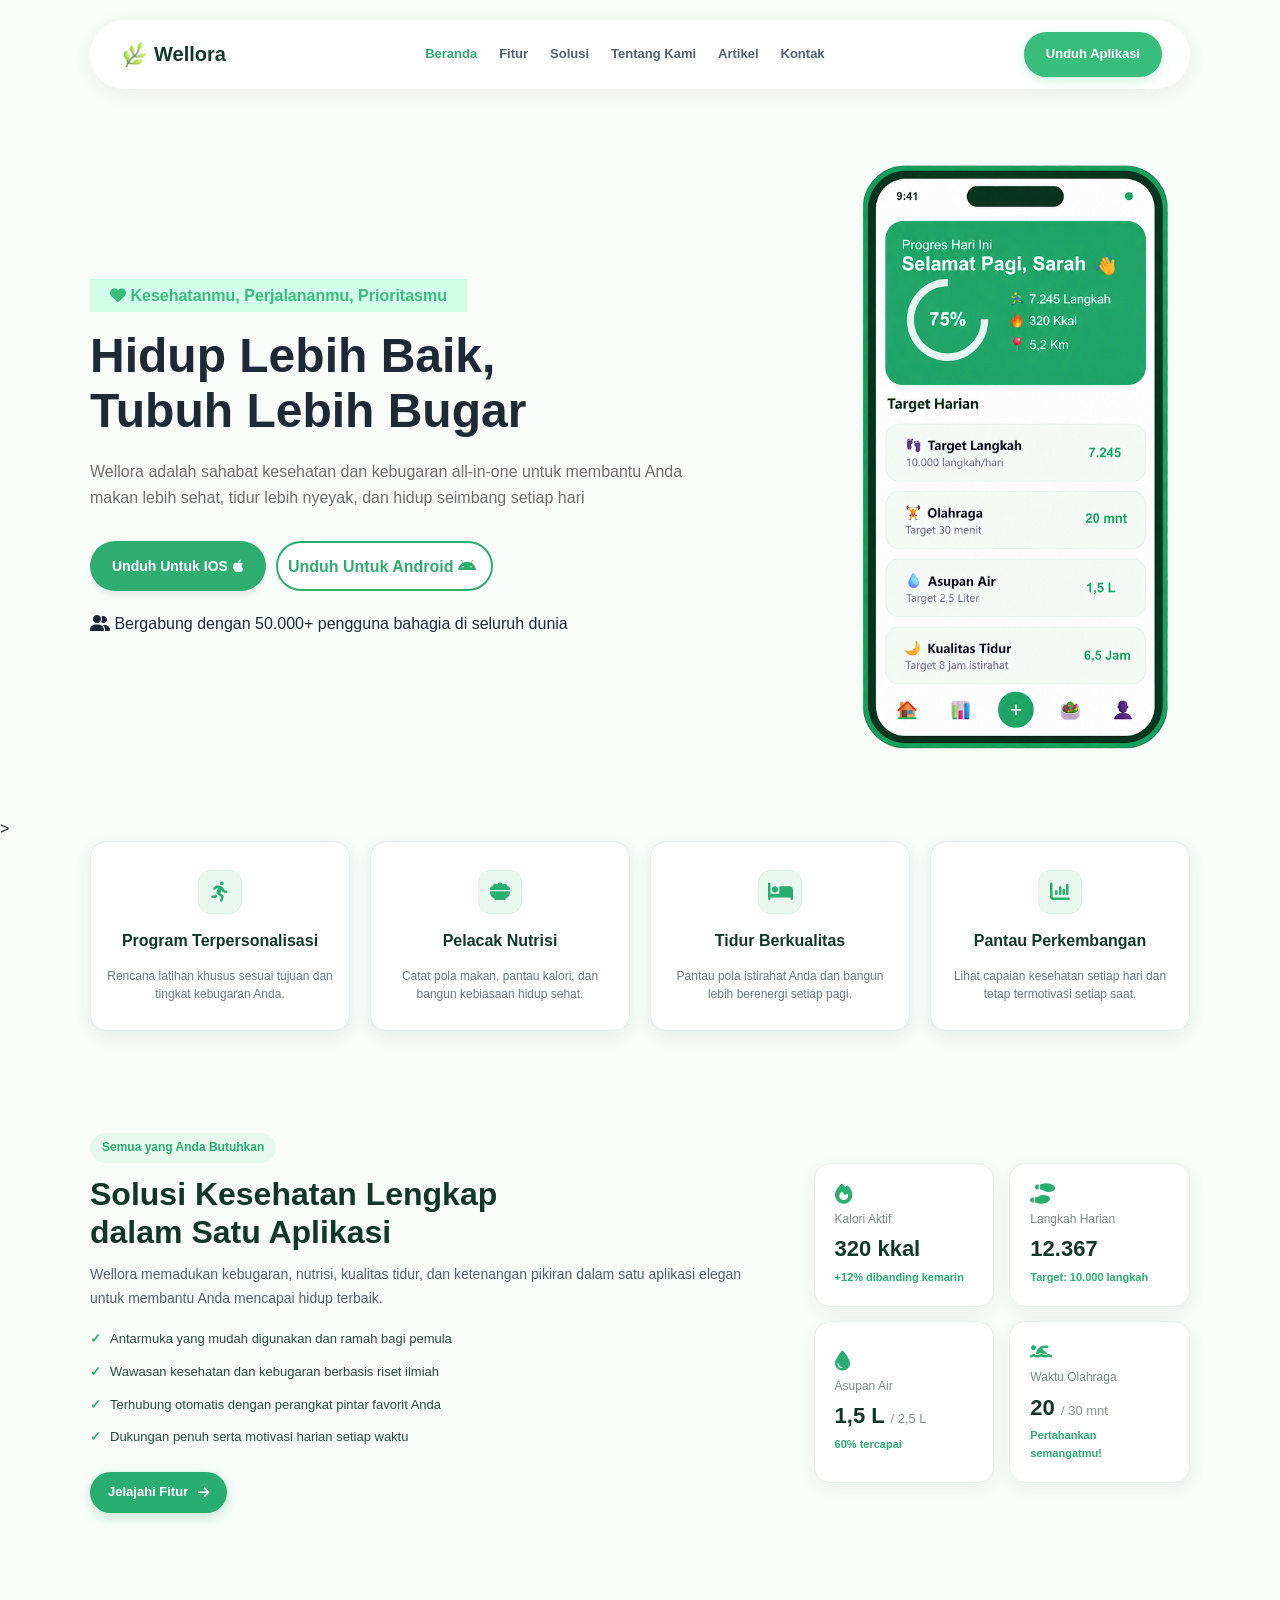
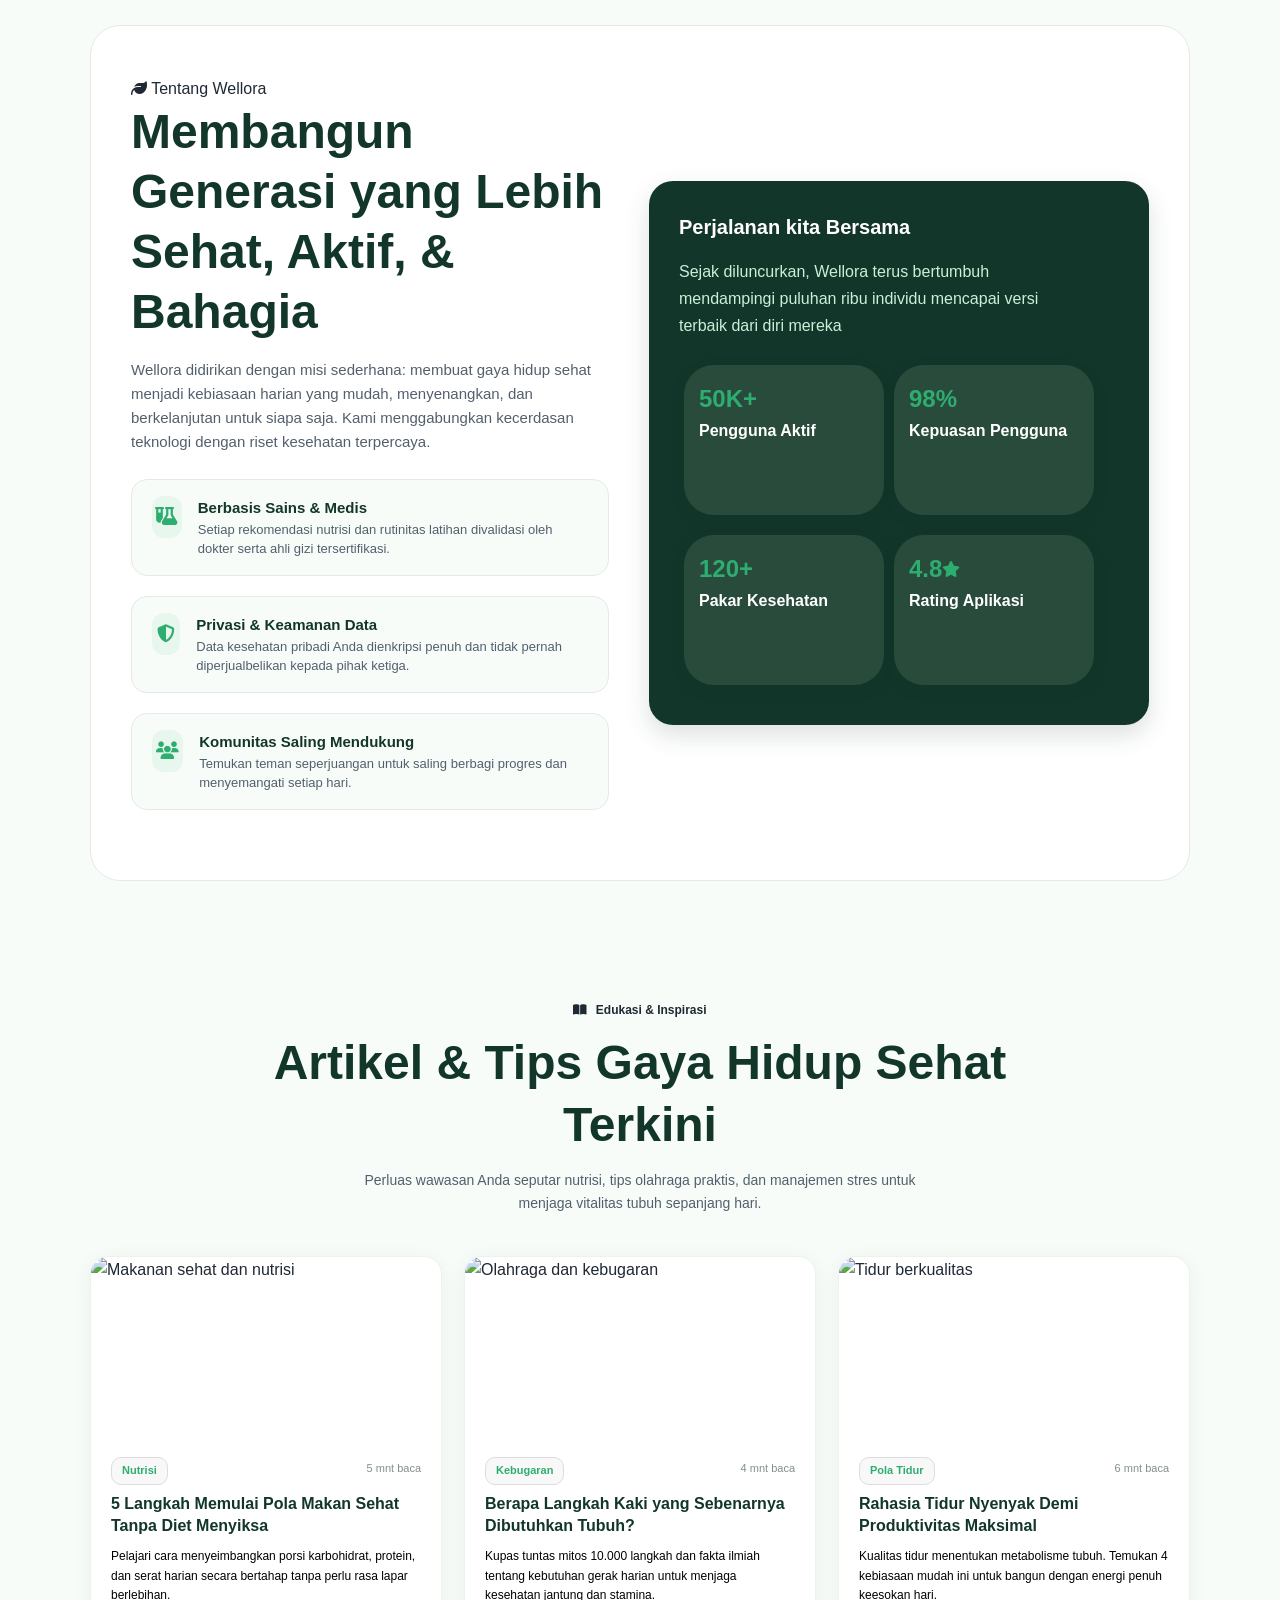
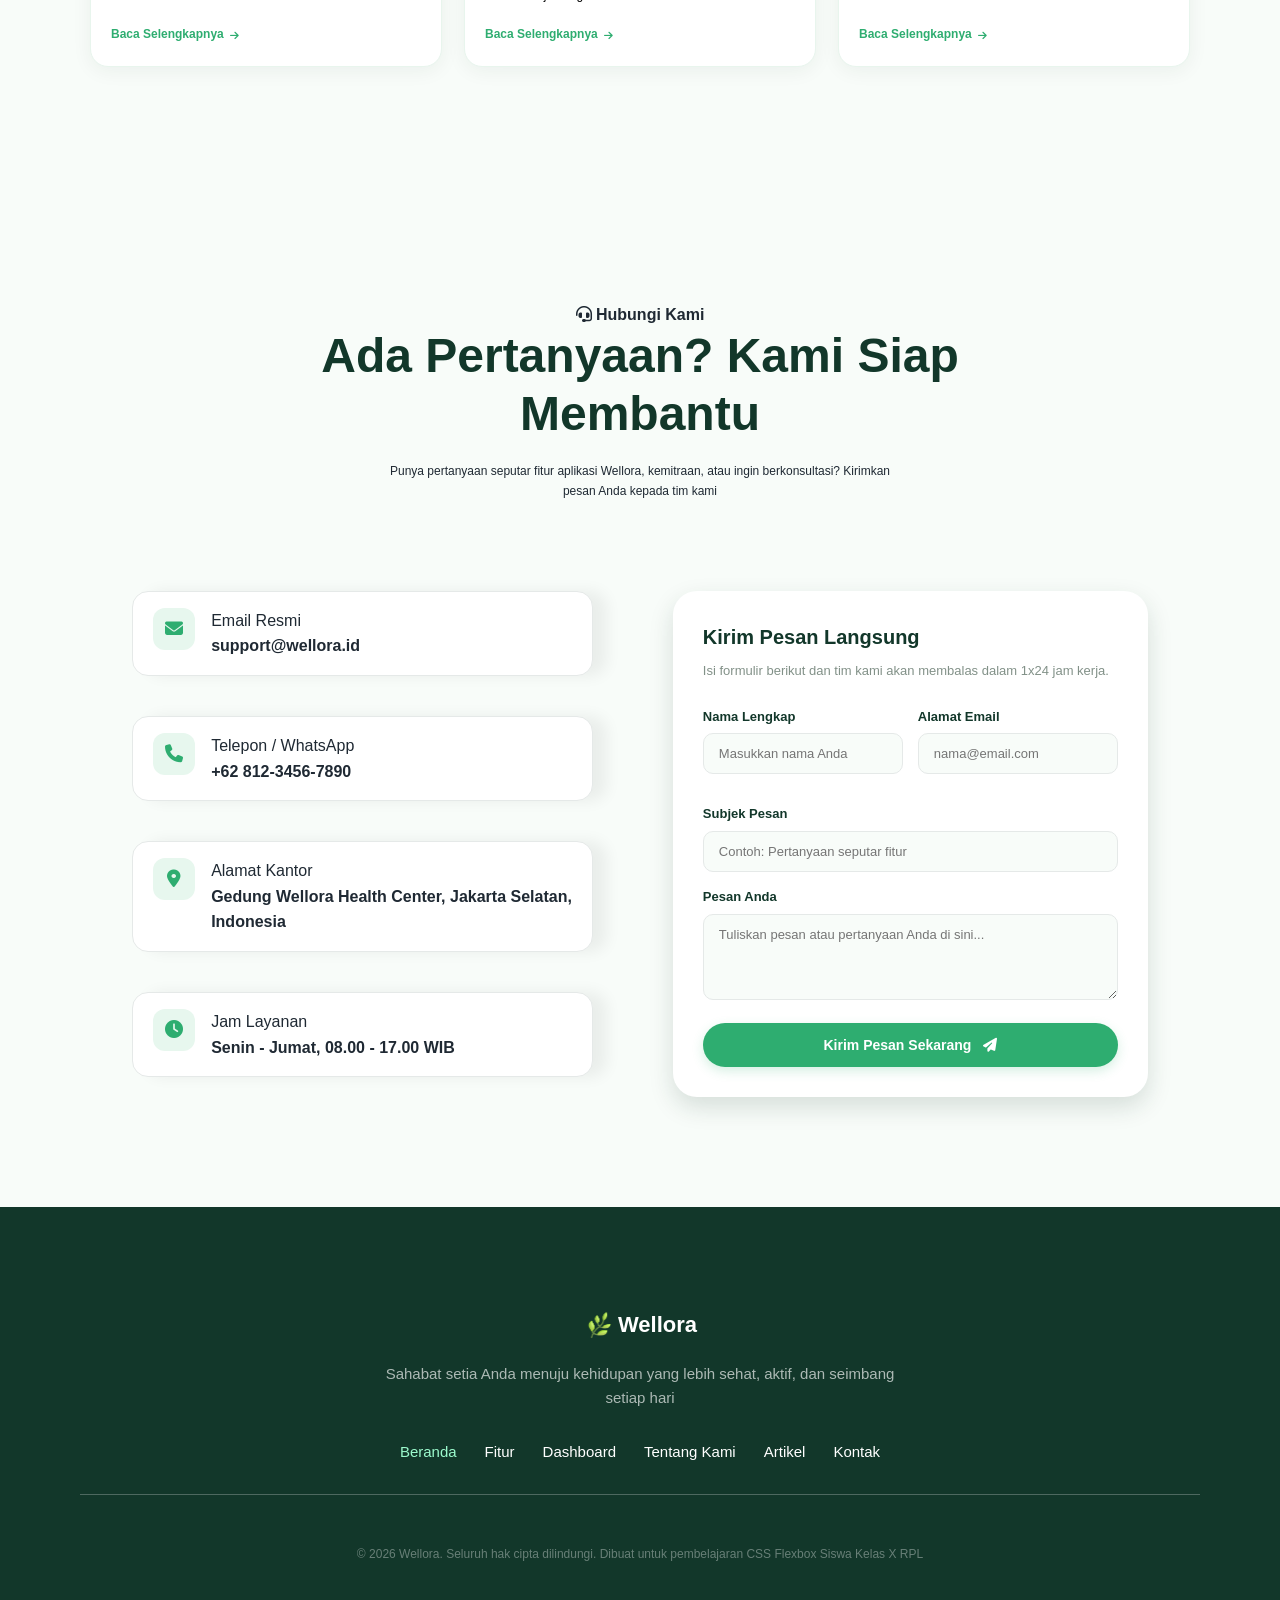
==== commit 6b6b6630: "adding new section" ====
--- a/index.html
+++ b/index.html
@@ -6,6 +6,7 @@
     <title>Wellora</title>
     <link rel="stylesheet" href="style.css">
     <link rel="stylesheet" href="https://cdnjs.cloudflare.com/ajax/libs/font-awesome/6.7.2/css/all.min.css" />
+    <link rel="icon" href="aset/photos/logo-wellora.png" type="image">
 </head>
 <body>
 
@@ -207,6 +208,7 @@
                     <div class="value-desc">Data kesehatan pribadi Anda dienkripsi penuh dan tidak pernah diperjualbelikan kepada pihak ketiga.</div>
                 </div>
             </div>
+            
             <!-- Value 3 -->
             <div class="value-item">
                 <div class="value-icon">
@@ -225,21 +227,27 @@
             <h2 class="title-about-kanan"> Perjalanan kita Bersama</h2>
             <p class="desc-about-kanan">Sejak diluncurkan, Wellora terus bertumbuh<br> mendampingi puluhan ribu individu mencapai versi<br> terbaik dari diri mereka</p>
             <div class="card-about-kanan">
-                <div class="card-item">
-                    <h2 class="title-card-item">50K+</h2>
-                    <p class="desc-card-item">Pengguna Aktif</p>
-                </div>
-                <div class="card-item">
-                    <h2 class="title-card-item">98%</h2>
-                    <p class="desc-card-item">Kepuasan Pengguna</p>
-                </div>
-                <div class="card-item">
-                    <h2 class="title-card-item">120+</h2>
-                    <p class="desc-card-item">Pakar Kesehatan</p>
-                </div>
-                <div class="card-item">
-                    <h2 class="title-card-item">4.8<i class="fa-solid fa-star"></i></h2>
-                    <p class="desc-card-item">Rating Aplikasi</p>
+                <div class="left-column">
+                    <div class="card-item">
+                        <span class="card-content">
+                        <h2 class="title-card-item">50K+</h2>
+                        <p class="desc-card-item">Pengguna Aktif</p>
+                        </span>
+                    </div>
+                    <div class="card-item">
+                        <h2 class="title-card-item">98%</h2>
+                        <p class="desc-card-item">Kepuasan Pengguna</p>
+                    </div>
+                </div>
+                <div class="right-column">
+                    <div class="card-item">
+                        <h2 class="title-card-item">120+</h2>
+                        <p class="desc-card-item">Pakar Kesehatan</p>
+                    </div>
+                    <div class="card-item">
+                        <h2 class="title-card-item">4.8<i class="fa-solid fa-star"></i></h2>
+                        <p class="desc-card-item">Rating Aplikasi</p>
+                    </div>
                 </div>
             </div>
         </div>
@@ -248,7 +256,83 @@
 
 <!-- ------------------------- ARTICLE SECTION WIP ------------------------- -->
 
-
+    <!-- ARTICLE SECTION -->
+<section class="article" id="artikel">
+  <div class="article-header">
+    <span class="article-badge">
+      <!-- Icon Buku Terbuka dari FontAwesome -->
+      <i class="fa-solid fa-book-open"></i> Edukasi & Inspirasi
+    </span>
+    <h2 class="article-title">Artikel & Tips Gaya Hidup Sehat<br> Terkini</h2>
+    <p class="article-desc">
+      Perluas wawasan Anda seputar nutrisi, tips olahraga praktis, dan manajemen stres untuk menjaga vitalitas tubuh sepanjang hari.
+    </p>
+  </div>    
+
+  <div class="article-section">
+    <!-- Artikel 1 -->
+    <div class="article-card">
+      <div class="article-image">
+        <!-- Ganti src dengan gambar Anda -->
+        <img src="https://dk4fkkwa4o9l0.cloudfront.net/production/uploads/article/image/876/dan-gold-4_jhDO54BYg-unsplash.jpg" alt="Makanan sehat dan nutrisi" />
+      </div>
+      <div class="article-content">
+        <div style="display: flex; justify-content: space-between; align-items: center;">
+        <span class="article-category">Nutrisi</span>
+        <span class="article-time">5 mnt baca</span>
+        </div>
+        <h3 class="article-card-title">5 Langkah Memulai Pola Makan Sehat Tanpa Diet Menyiksa</h3>
+        <p class="article-card-desc">
+          Pelajari cara menyeimbangkan porsi karbohidrat, protein, dan serat harian secara bertahap tanpa perlu rasa lapar berlebihan.
+        </p>
+        <!-- Icon Panah Kanan untuk Link -->
+        <a href="#" class="article-link">
+          Baca Selengkapnya <i class="fa-solid fa-arrow-right"></i>
+        </a>
+      </div>
+    </div>
+
+    <!-- Artikel 2 -->
+    <div class="article-card">
+      <div class="article-image">
+        <img src="https://miro.medium.com/v2/resize:fit:720/format:webp/1*42nRuXIzILE6j3Scsjfnbw.jpeg" alt="Olahraga dan kebugaran" />
+      </div>
+      <div class="article-content">
+        <div style="display: flex; justify-content: space-between; align-items: center;">
+        <span class="article-category">Kebugaran</span>
+        <span class="article-time">4 mnt baca</span>
+        </div>
+        <h3 class="article-card-title">Berapa Langkah Kaki yang Sebenarnya Dibutuhkan Tubuh?</h3>
+        <p class="article-card-desc">
+          Kupas tuntas mitos 10.000 langkah dan fakta ilmiah tentang kebutuhan gerak harian untuk menjaga kesehatan jantung dan stamina.
+        </p>
+        <a href="#" class="article-link">
+          Baca Selengkapnya <i class="fa-solid fa-arrow-right"></i>
+        </a>
+      </div>
+    </div>
+
+    <!-- Artikel 3 -->
+    <div class="article-card">
+      <div class="article-image">
+        <img src="https://dinkespulangpisau.com/wp-content/uploads/2024/07/sleep.jpg" alt="Tidur berkualitas" />
+      </div>
+      <div class="article-content">
+        <div style="display: flex; justify-content: space-between; align-items: center;">
+        <span class="article-category">Pola Tidur</span>
+        <span class="article-time">6 mnt baca</span>
+        </div>
+        <h3 class="article-card-title">Rahasia Tidur Nyenyak Demi Produktivitas Maksimal</h3>
+        <p class="article-card-desc">
+          Kualitas tidur menentukan metabolisme tubuh. Temukan 4 kebiasaan mudah ini untuk bangun dengan energi penuh keesokan hari.
+        </p>
+        <a href="#" class="article-link">
+          Baca Selengkapnya <i class="fa-solid fa-arrow-right"></i>
+        </a>
+      </div>
+    </div>
+  </div>
+</section>
 
 <!-- ------------------------- CONTACT US SECTION ------------------------- -->
 
@@ -355,27 +439,7 @@
 </div>
 </section>
 
-<button id="btn-rt" class="btnReturnTop" onclick="toTopPage()">
-    <i class="fa-solid fa-arrow-up"></i>
-</button>
-
-<script>
-    window.addEventListener('scroll', function() {
-        const btnTop = document.getElementById('btn-rt');
-        if (window.scrollY > 300){
-            btnTop.style.display = 'flex';
-        } else {
-            btnTop.style.display = 'none';
-        }
-    });
-
-    function toTopPage(){
-        window.scrollTo({
-            top : 0
-        })
-    }
-
-</script>
+
 
 <!-- ------------------------- FOOTER ------------------------- -->
 
@@ -400,6 +464,30 @@
     </div>
 </footer>
 
+<!-- THIS IS A SHORTCUT TO RETURN TO TOP PAGE -->
+
+<button id="btn-rt" class="btnReturnTop" onclick="toTopPage()">
+    <i class="fa-solid fa-arrow-up"></i>
+</button>
+
+<script>
+    window.addEventListener('scroll', function() {
+        const btnTop = document.getElementById('btn-rt');
+        if (window.scrollY > 300){
+            btnTop.style.display = 'flex';
+        } else {
+            btnTop.style.display = 'none';
+        }
+    });
+
+    function toTopPage(){
+        window.scrollTo({
+            top : 0
+        })
+    }
+
+</script>
+
 </body>
 
 </html>
--- a/style.css
+++ b/style.css
@@ -3,7 +3,8 @@
     --warna-button : #2ead70;
     --warna-text-desc : #52606D;
     --size-text-desc : 16px;
-    --size-title : 48px
+    --size-title : 48px;
+    --size-text-weight : 600px;
 }
 
 /* --------------- RESET CSS --------------- */
@@ -475,7 +476,7 @@
 
         .box-about-kanan{
             background-color: var(--warna-hijau-gelap);
-            width: 450px;
+            width: 500px;
             color: white;
             padding: 30px;
             border-radius: 24px;
@@ -495,48 +496,198 @@
                 margin: 15px 0;
             }
 
-            .card-about-kanan{
+            .left-column, .right-column {
                 display: flex;
                 flex-wrap: wrap;
+                width: 100%;
+                height: 100%;
+            
+
+                .card-item{
+                    background-color: #294b3c;
+                    align-items: flex-start;
+                    border-radius: 30px;
+                    margin: 10px 5px;
+                    justify-content: center;
+                    gap: 6px;
+                    padding: 15px;
+                    box-shadow: 0 5px 18px rgba(18, 55, 42, 0.06);
+                    color: #7a8982;
+                    font-size: 12px;
+                    width: 200px;
+                    height: 150px;
+                }
+
+                .card-content {
+                    display: inline-block;
+                    flex-direction: column;
+                    justify-content: center;
+                    align-items: center;
+                }
+
+                .title-card-item{
+                    color: #2EAD70;
+                    font-size: 24px;
+                    font-weight: 700;
+                    display: flex;
+                    flex-direction: row;
+                    align-items: center;
+                }
+
+                .fa-solid.fa-star{
+                font-size: 16px;
+                }
+
+                .desc-card-item{
+                    color: white;
+                    font-weight: 600;
+                    font-size: 16px;
+                    flex-direction: row;
+                }
             }
-
-            .card-item{
-                display: flex;
-                justify-content: space-between;
-                background-color: #294b3c;
-                flex-direction: column;
-                align-items: flex-start;
-                border-radius: 30px;
-                margin: 10px 5px;
-                justify-content: center;
-                gap: 6px;
-                padding: 15px;
-                box-shadow: 0 5px 18px rgba(18, 55, 42, 0.06);
-                color: #7a8982;
-                font-size: 12px;
-            }
-
-            .title-card-item{
-                color: #2EAD70;
-                font-size: 32px;
-                font-weight: 700;
-                display: flex;
-                flex-direction: row;
-                align-items: center;
-            }
-
-            .fa-solid.fa-star{
-            font-size: 16px;
-            }
-
-            .desc-card-item{
-                color: white;
-                font-weight: 600;
-                font-size: 16px;
-                flex-direction: row;
-            }
-        }
-    }
+        }
+    }
+
+.article {
+  width: 90%;
+  max-width: 1100px;
+  margin: 90px auto;
+  padding: 25px 0 55px;
+
+
+    .article-header {
+        text-align: center;
+        margin-bottom: 40px;
+    }
+
+    .article-badge {
+        display: inline-block;
+        font-size: 12px;
+        font-weight: 800;
+        margin-bottom: 12px;
+    }
+
+    .article-badge i {
+        margin-right: 5px;
+    }
+
+    .article-title {
+        color: var(--warna-hijau-gelap);
+        font-size: var(--size-title);
+        font-weight: 800;
+        margin-bottom: 12px;
+        line-height: 1.3;
+    }
+
+    .article-desc {
+        color: #52606d;
+        font-size: 14px;
+        line-height: 1.7;
+        max-width: 600px;
+        margin: 0 auto;
+    }
+
+    .article-section {
+        display: flex;
+        justify-content: space-between;
+        gap: 20px;
+    }
+
+    .article-card {
+        width: 32%;
+        background-color: white;
+        border-radius: 18px;
+        overflow: hidden;
+        box-shadow: 0 4px 20px rgba(18, 55, 42, 0.06);
+        border: 1px solid #e8f5ed;
+        transition: transform 0.2s ease, box-shadow 0.2s ease;
+    }
+
+    .article-card:hover {
+        transform: translateY(-5px);
+        box-shadow: 0 8px 25px rgba(18, 55, 42, 0.1);
+    }
+
+    .article-image {
+        width: 100%;
+        height: 180px;
+        overflow: hidden;
+    }
+
+    .article-image img {
+        width: 100%;
+        height: 100%;
+        object-fit: cover;
+        transition: transform 0.3s ease;
+    }
+
+    .article-card:hover .article-image img {
+        transform: scale(1.05);
+    }
+
+    .article-content {
+        padding: 20px;
+    }
+
+    .article-category {
+        display: inline-block;
+        padding: 4px 10px;
+        background-color: #f8f8f8;
+        color: var(--warna-button);
+        border: 1px solid #dddddd;
+        font-size: 11px;
+        font-weight: 700;
+        border-radius: 10px;
+        margin-bottom: 8px;
+    }
+
+    .article-time {
+        display: block;
+        color: #829188;
+        font-size: 11px;
+        margin-bottom: 12px;
+    }
+
+    .article-card-title {
+        color: var(--warna-hijau-gelap);
+        font-size: 16px;
+        font-weight: 700;
+        margin-bottom: 10px;
+        line-height: 1.4;
+    }
+
+    .article-card-desc {
+        color: black;
+        font-size: 12px;
+        line-height: 1.6;
+        margin-bottom: 15px;
+    }
+
+    .article-link {
+        display: inline-flex;
+        align-items: center;
+        color: var(--warna-button);
+        font-size: 12px;
+        font-weight: 700;
+        text-decoration: none;
+        gap: 6px;
+        transition: color 0.2s ease;
+    }
+
+    .article-link:hover {
+        color: #248c5a;
+    }
+
+    .article-link i {
+        font-size: 10px;
+        transition: transform 0.2s ease;
+    }
+
+    .article-link:hover i {
+        transform: translateX(3px);
+    }
+
+}
 
 /* Hubungi Kami */
 
@@ -555,7 +706,7 @@
         }
 
         .hubungi-badge {
-            font-size: 18px;
+            font-size: var(--size-text-desc);
             font-weight: 600;
         }
 
@@ -567,7 +718,7 @@
         }
 
         .hubungi-desc {
-            font-size: 18px;
+            font-size: 12px;
             font-weight: 500;
             margin-top: 20px;
         }
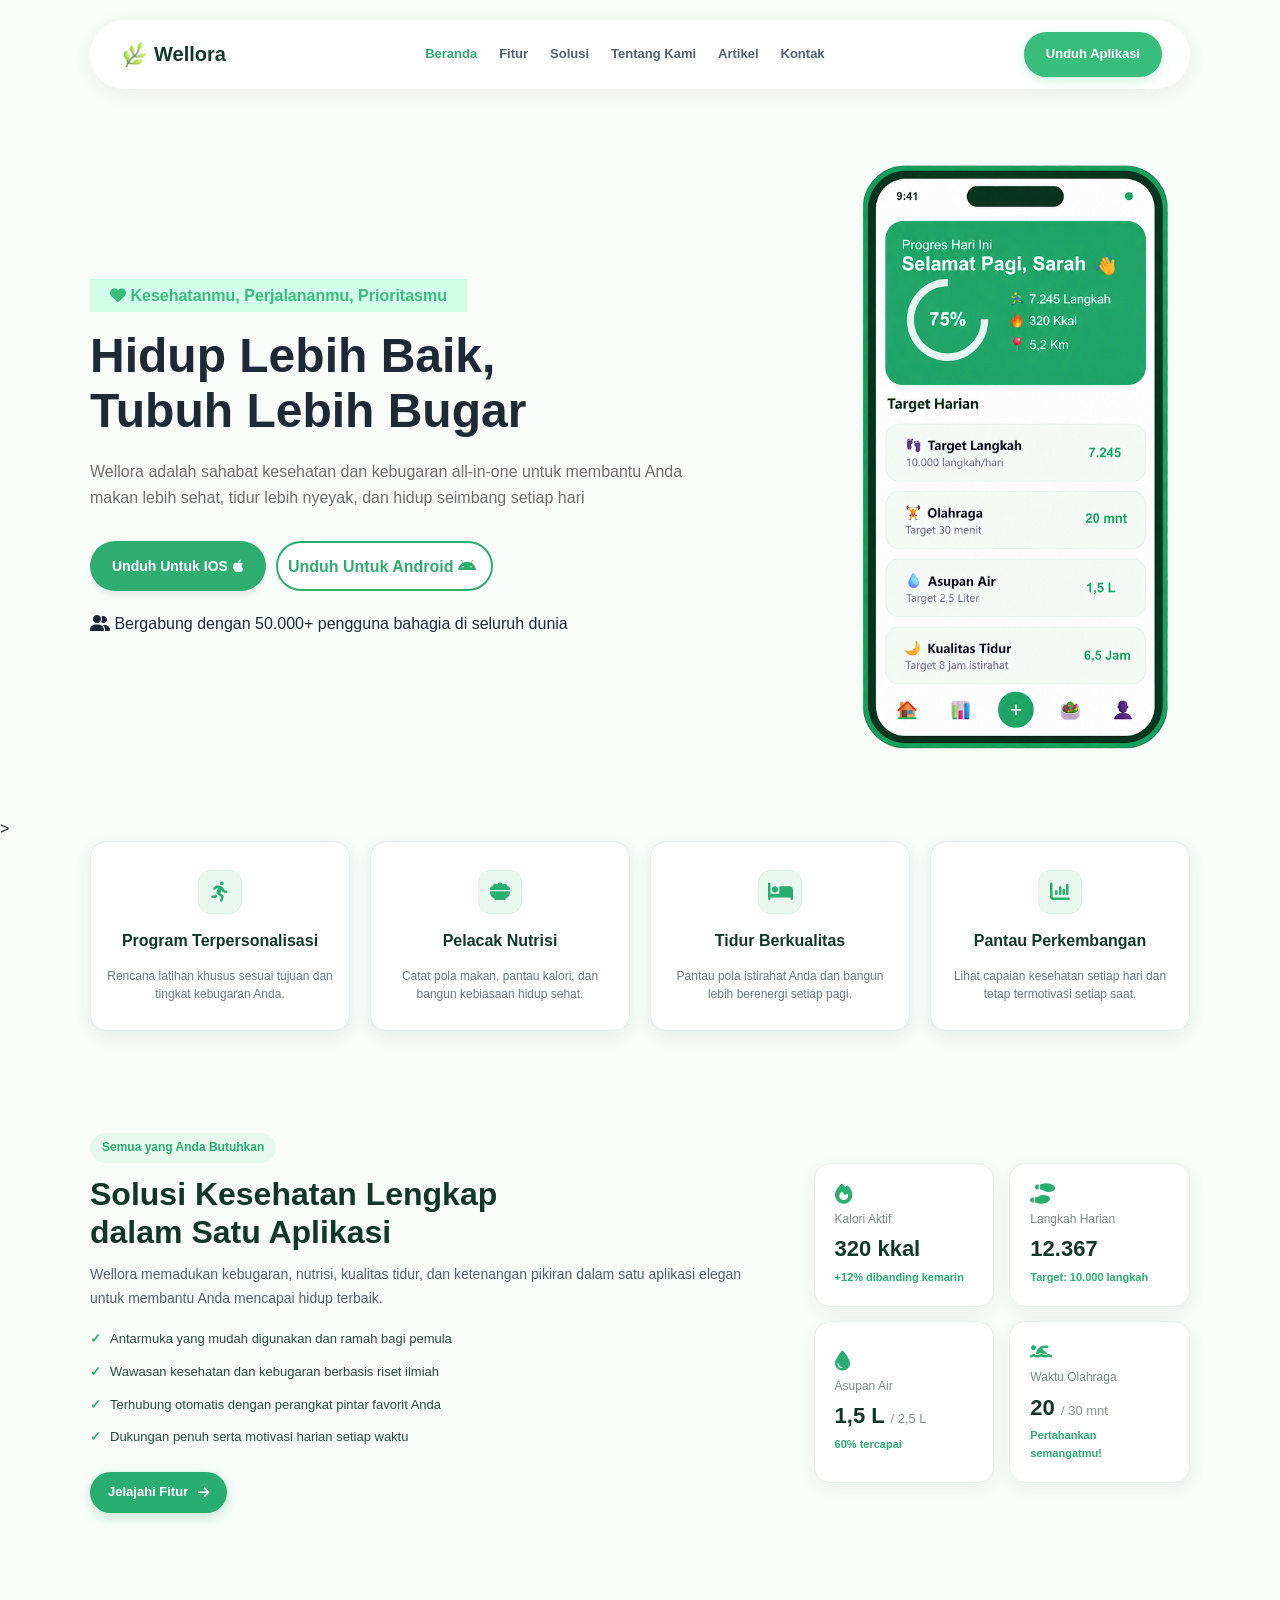
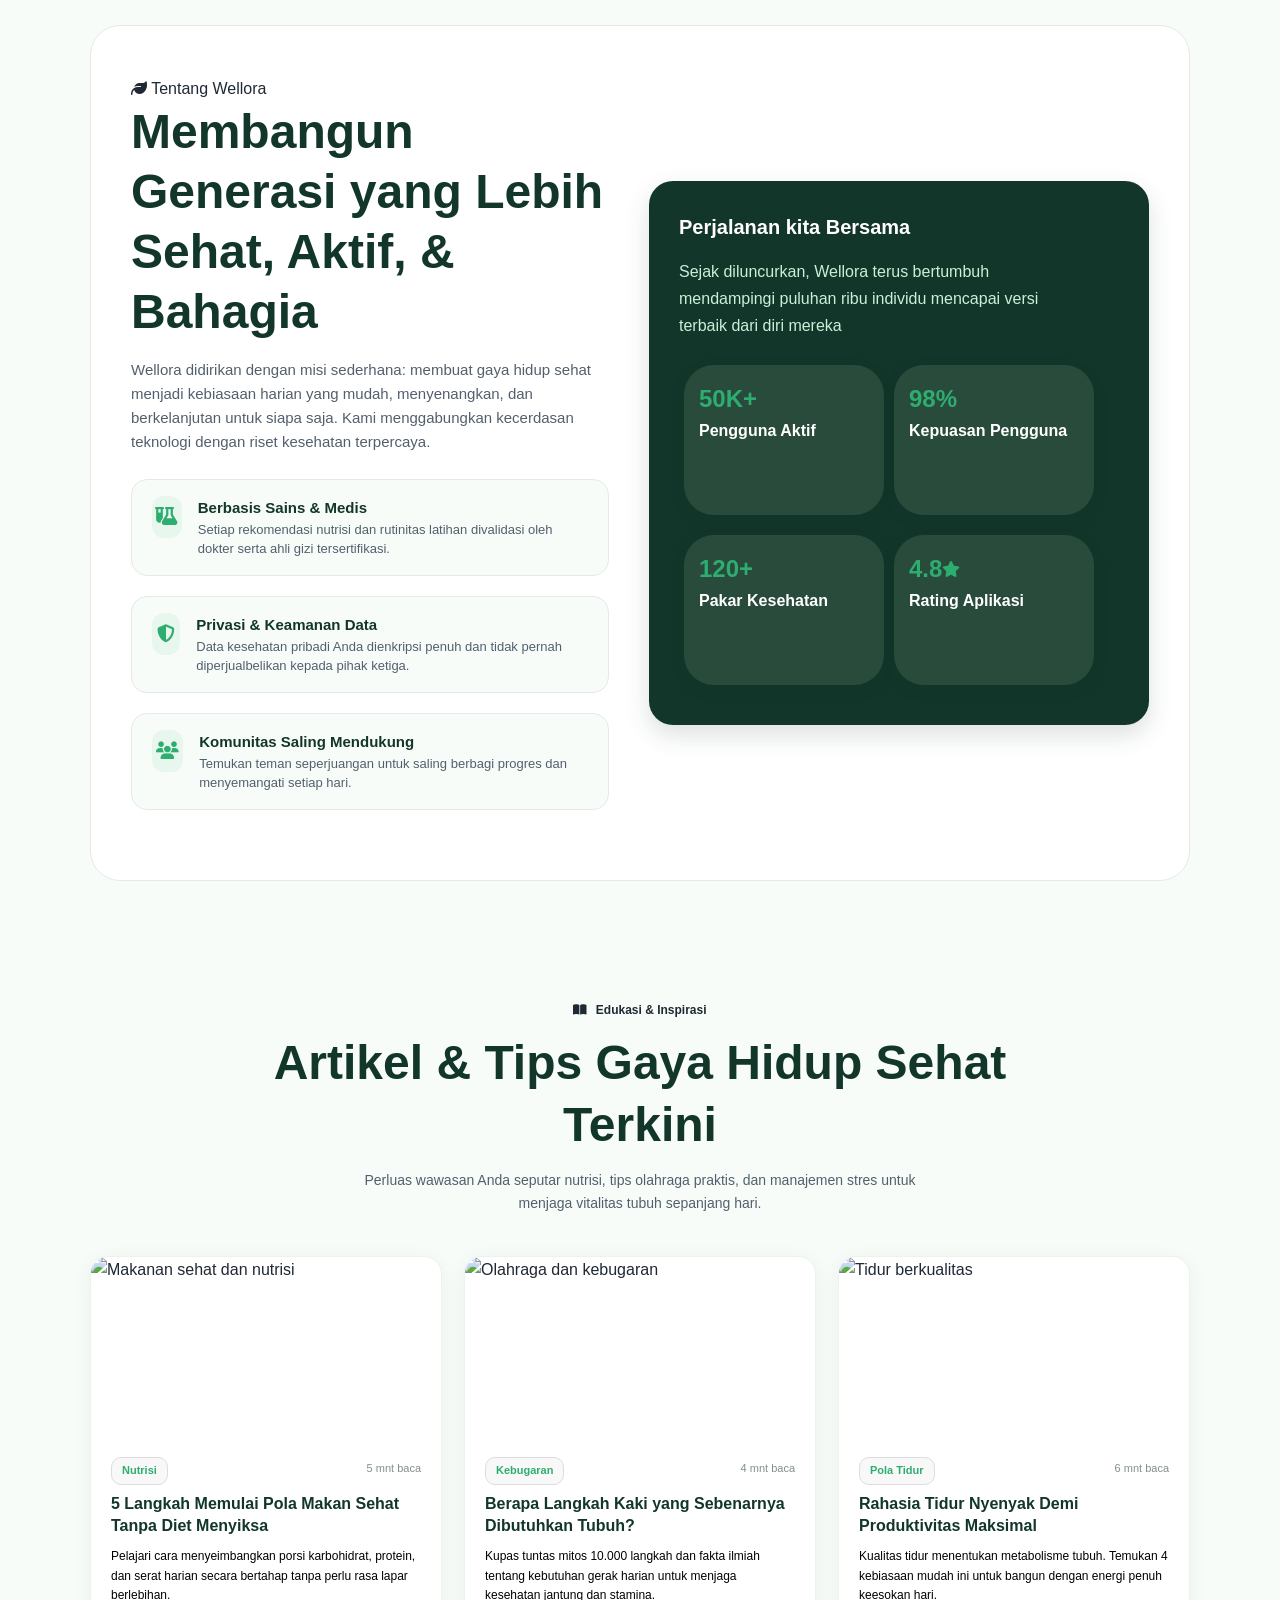
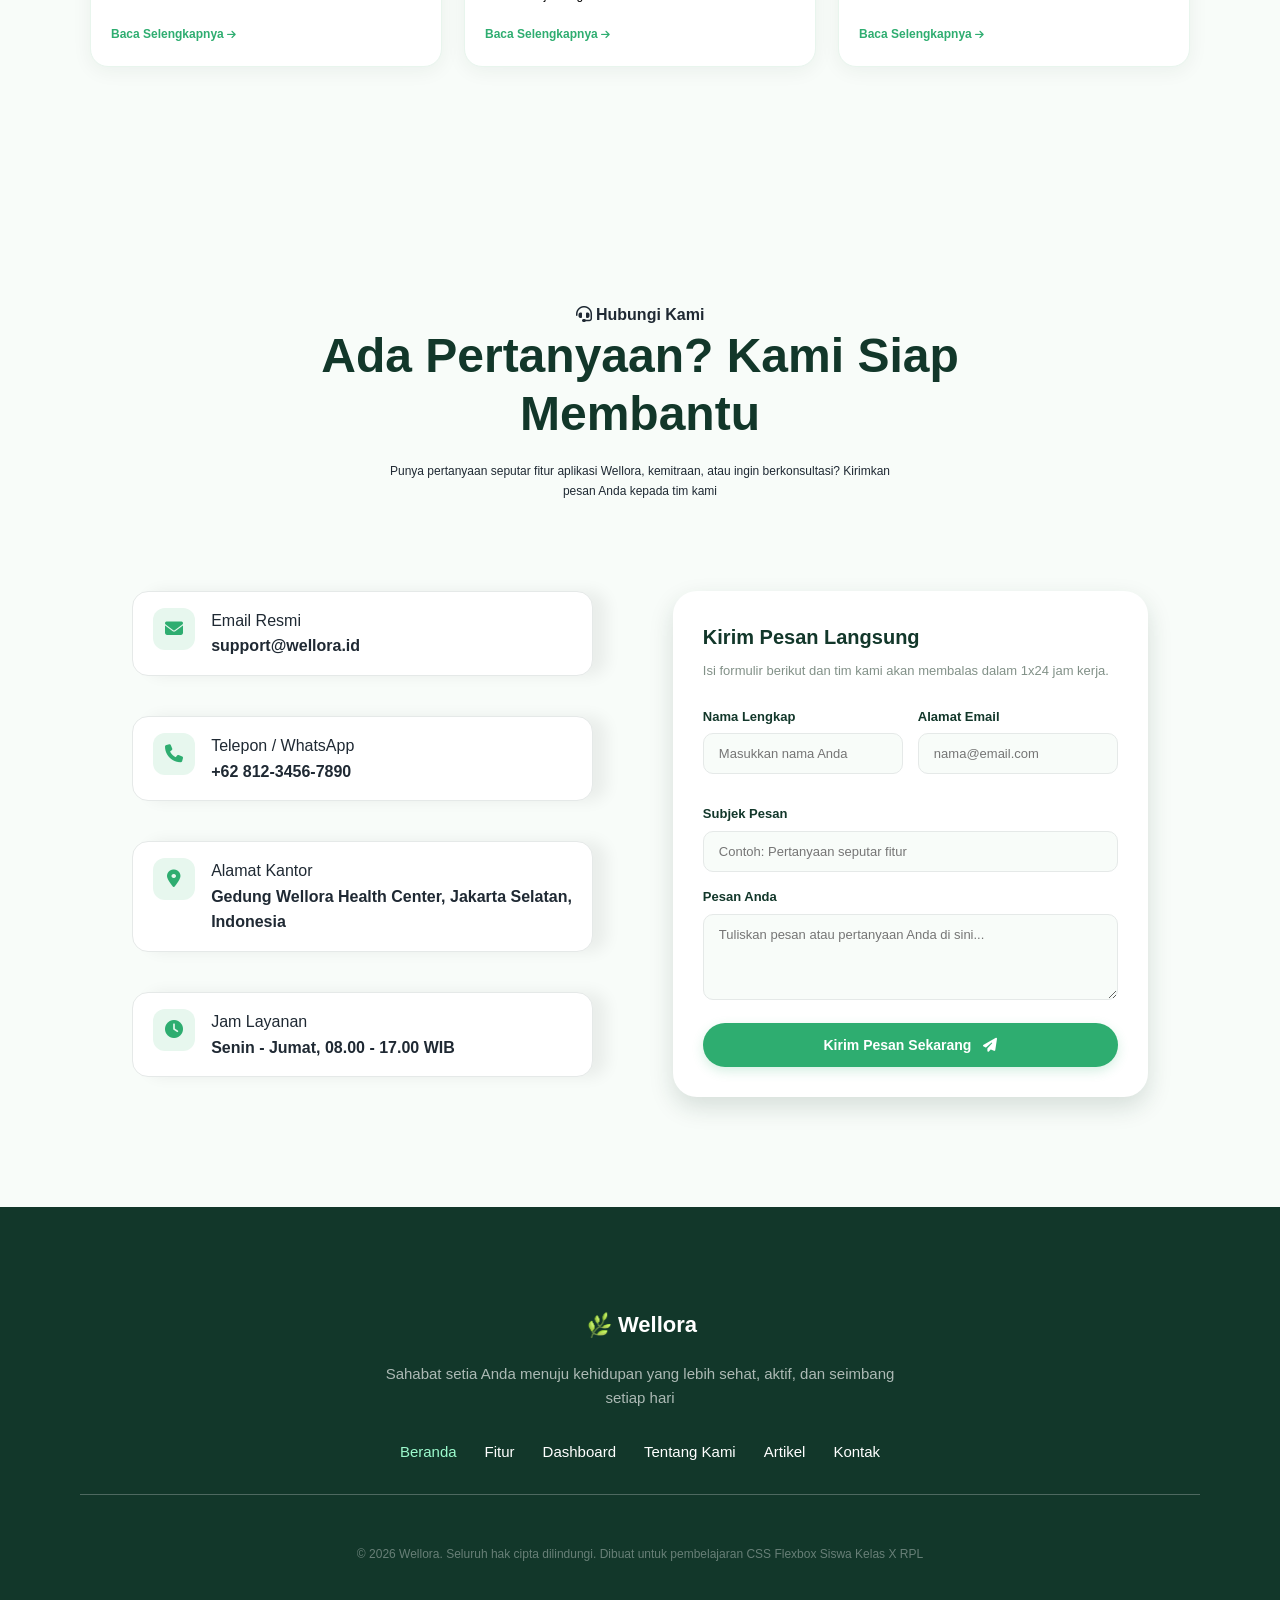
==== commit e3a3d74f: "adding new features" ====
--- a/index.html
+++ b/index.html
@@ -274,7 +274,7 @@
     <div class="article-card">
       <div class="article-image">
         <!-- Ganti src dengan gambar Anda -->
-        <img src="https://dk4fkkwa4o9l0.cloudfront.net/production/uploads/article/image/876/dan-gold-4_jhDO54BYg-unsplash.jpg" alt="Makanan sehat dan nutrisi" />
+        <img src="https://images.unsplash.com/photo-1498837167922-ddd27525d352?q=80&w=1470&auto=format&fit=crop&ixlib=rb-4.1.0&ixid=NHwxMjA3fDA%3D" alt="Makanan sehat dan nutrisi" />
       </div>
       <div class="article-content">
         <div style="display: flex; justify-content: space-between; align-items: center;">
@@ -286,7 +286,7 @@
           Pelajari cara menyeimbangkan porsi karbohidrat, protein, dan serat harian secara bertahap tanpa perlu rasa lapar berlebihan.
         </p>
         <!-- Icon Panah Kanan untuk Link -->
-        <a href="#" class="article-link">
+        <a href="detail-berita.html?id=0" class="article-link">
           Baca Selengkapnya <i class="fa-solid fa-arrow-right"></i>
         </a>
       </div>
@@ -295,7 +295,7 @@
     <!-- Artikel 2 -->
     <div class="article-card">
       <div class="article-image">
-        <img src="https://miro.medium.com/v2/resize:fit:720/format:webp/1*42nRuXIzILE6j3Scsjfnbw.jpeg" alt="Olahraga dan kebugaran" />
+        <img src="https://images.unsplash.com/photo-1476480862126-209bfaa8edc8?q=80&w=1470&auto=format&fit=crop&ixlib=rb-4.1.0&ixid=NHwxMjA3fDA%3D"" alt="Olahraga dan kebugaran" />
       </div>
       <div class="article-content">
         <div style="display: flex; justify-content: space-between; align-items: center;">
@@ -306,7 +306,7 @@
         <p class="article-card-desc">
           Kupas tuntas mitos 10.000 langkah dan fakta ilmiah tentang kebutuhan gerak harian untuk menjaga kesehatan jantung dan stamina.
         </p>
-        <a href="#" class="article-link">
+        <a href="detail-berita.html?id=1" class="article-link">
           Baca Selengkapnya <i class="fa-solid fa-arrow-right"></i>
         </a>
       </div>
@@ -315,7 +315,7 @@
     <!-- Artikel 3 -->
     <div class="article-card">
       <div class="article-image">
-        <img src="https://dinkespulangpisau.com/wp-content/uploads/2024/07/sleep.jpg" alt="Tidur berkualitas" />
+        <img src="https://images.unsplash.com/photo-1541781774459-bb2af2f05b55?q=80&w=1460&auto=format&fit=crop&ixlib=rb-4.1.0&ixid=NHwxMjA3fDA%3D" alt="Tidur berkualitas" />
       </div>
       <div class="article-content">
         <div style="display: flex; justify-content: space-between; align-items: center;">
@@ -326,7 +326,7 @@
         <p class="article-card-desc">
           Kualitas tidur menentukan metabolisme tubuh. Temukan 4 kebiasaan mudah ini untuk bangun dengan energi penuh keesokan hari.
         </p>
-        <a href="#" class="article-link">
+        <a href="detail-berita.html?id=2" class="article-link">
           Baca Selengkapnya <i class="fa-solid fa-arrow-right"></i>
         </a>
       </div>
--- a/style.css
+++ b/style.css
@@ -664,7 +664,6 @@
     }
 
     .article-link {
-        display: inline-flex;
         align-items: center;
         color: var(--warna-button);
         font-size: 12px;
